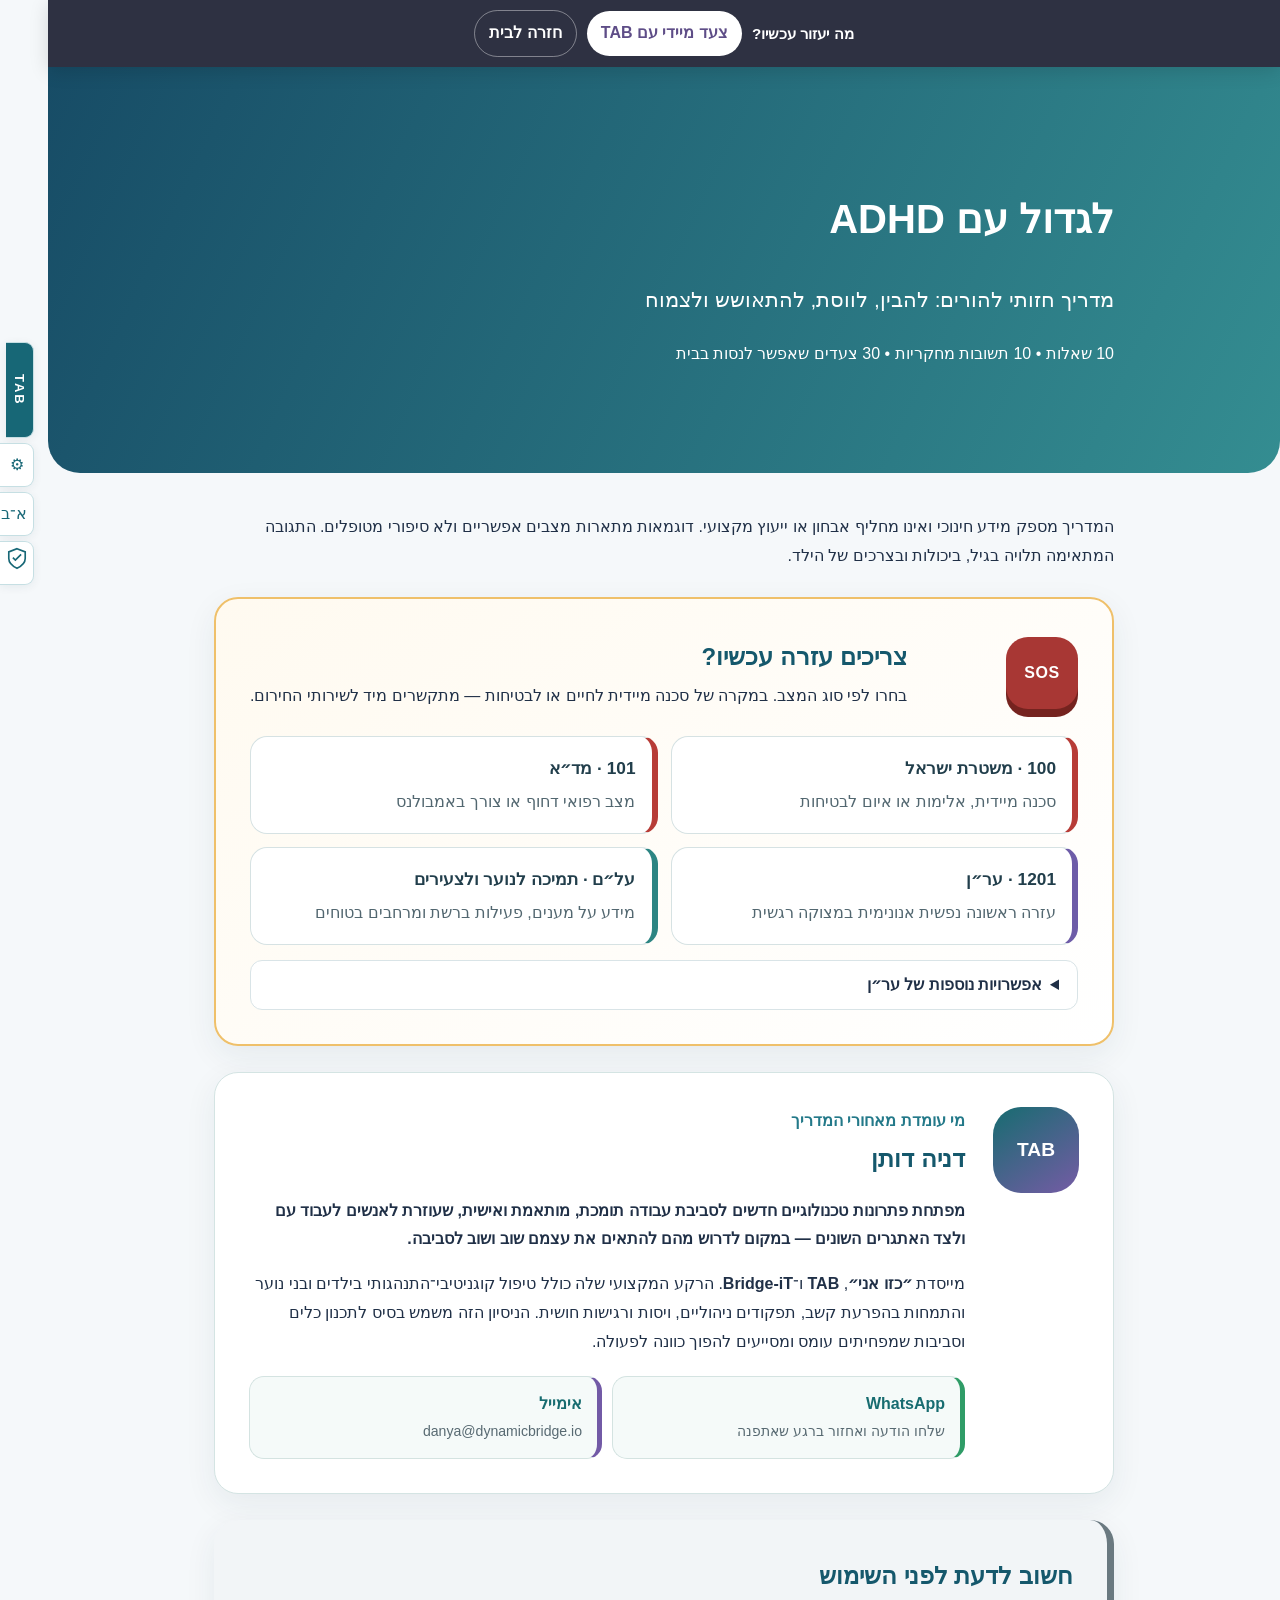
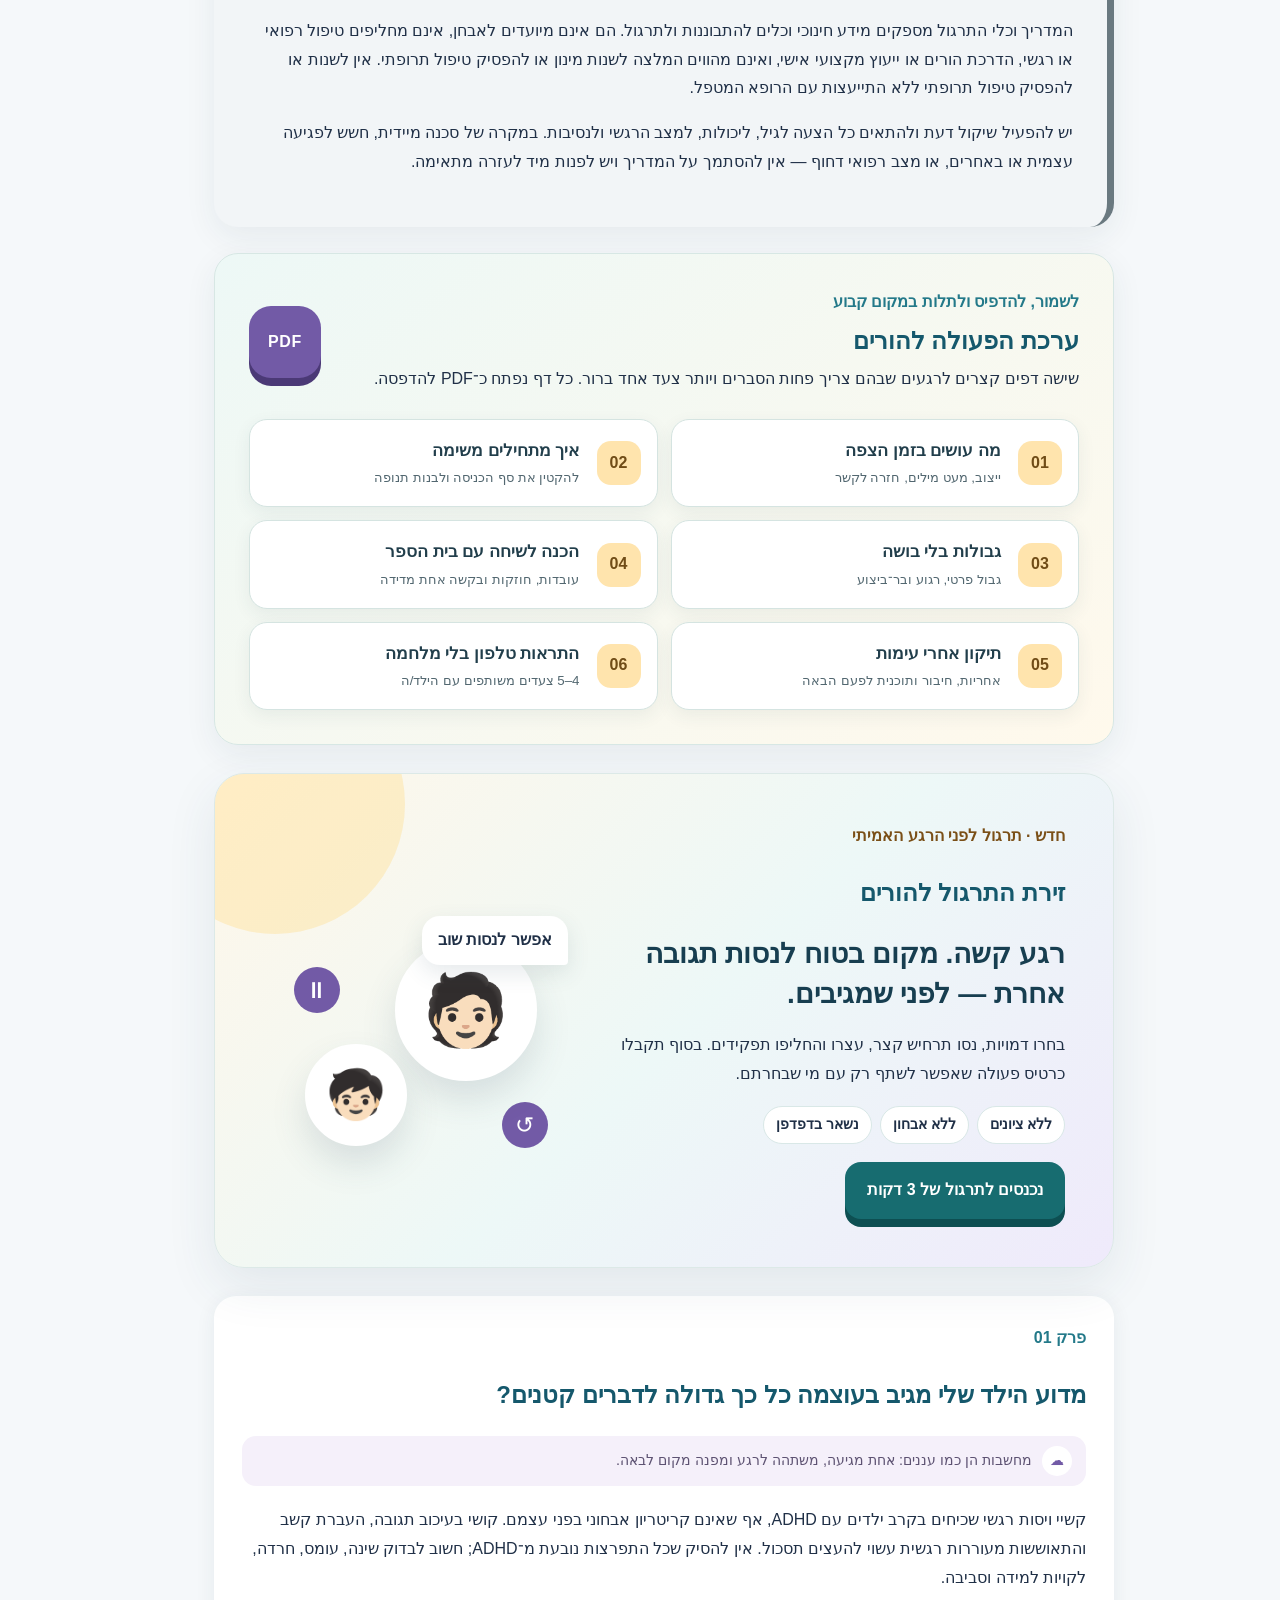
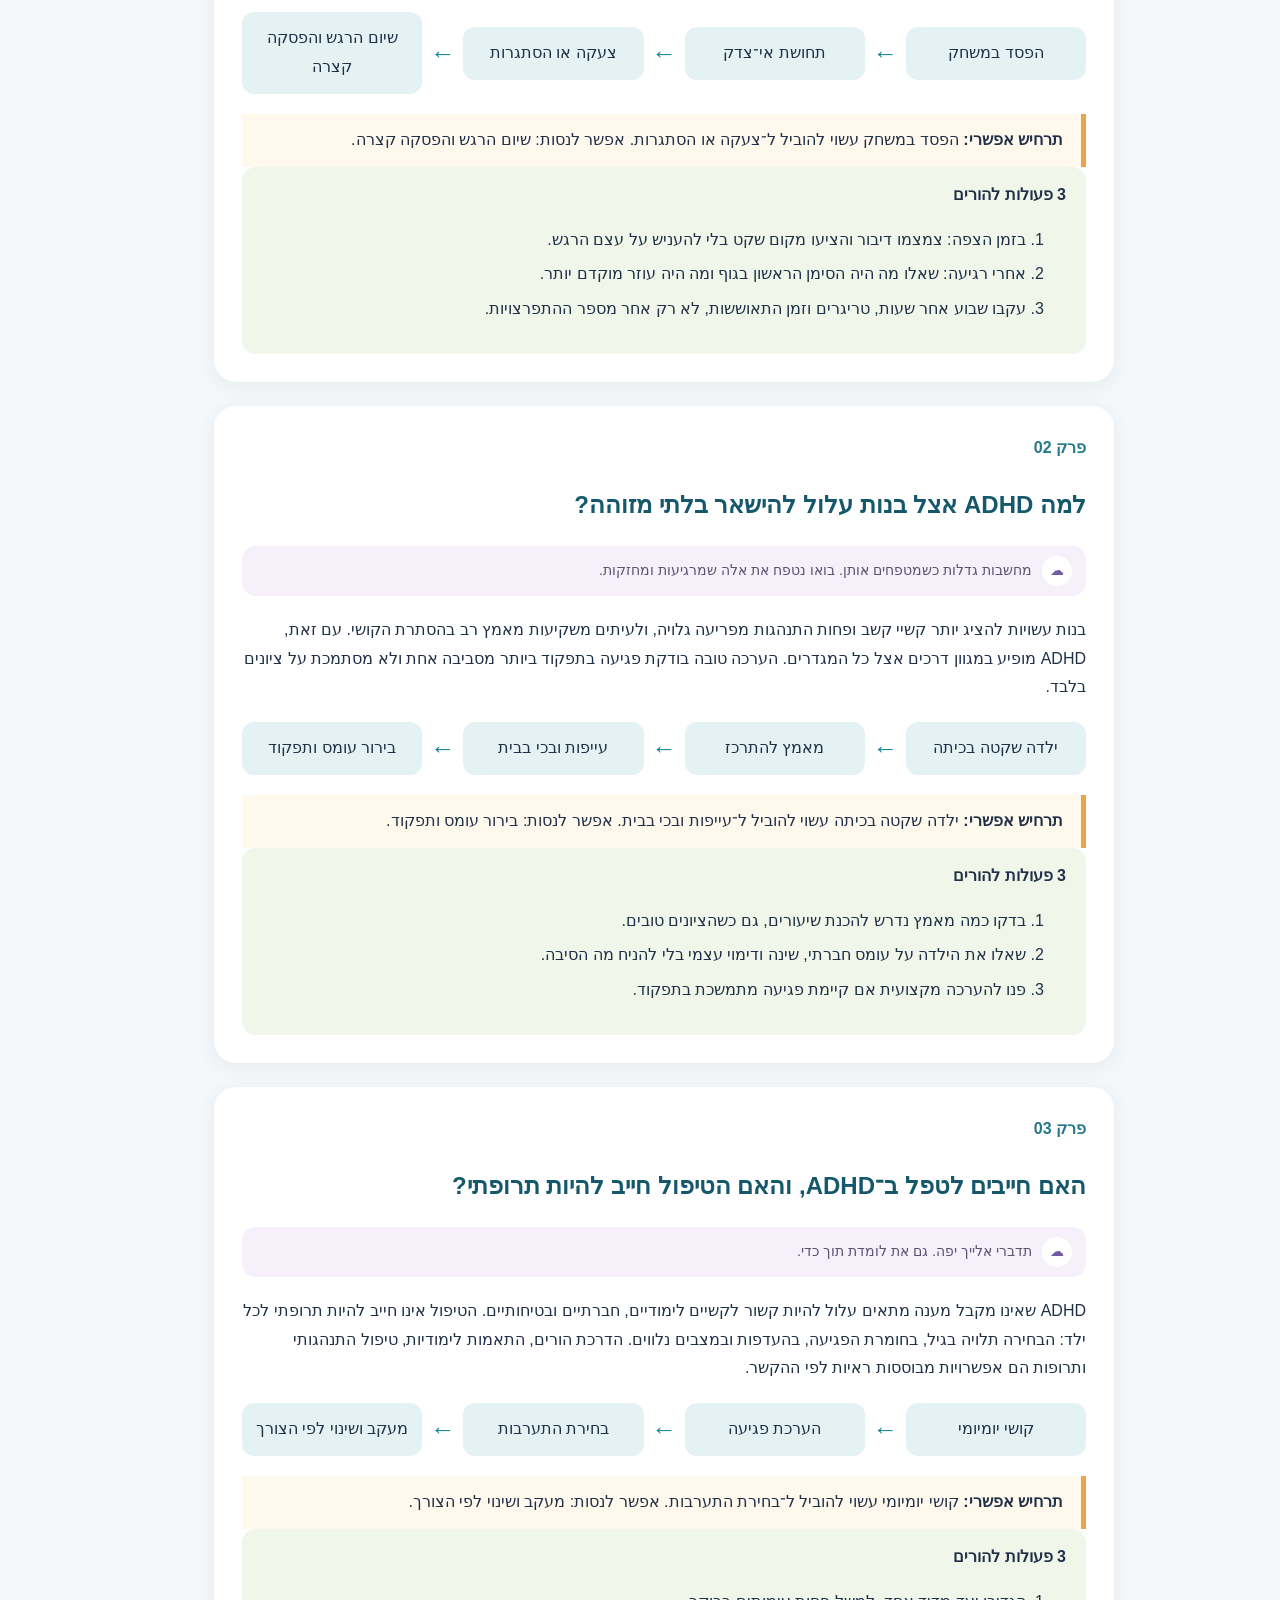
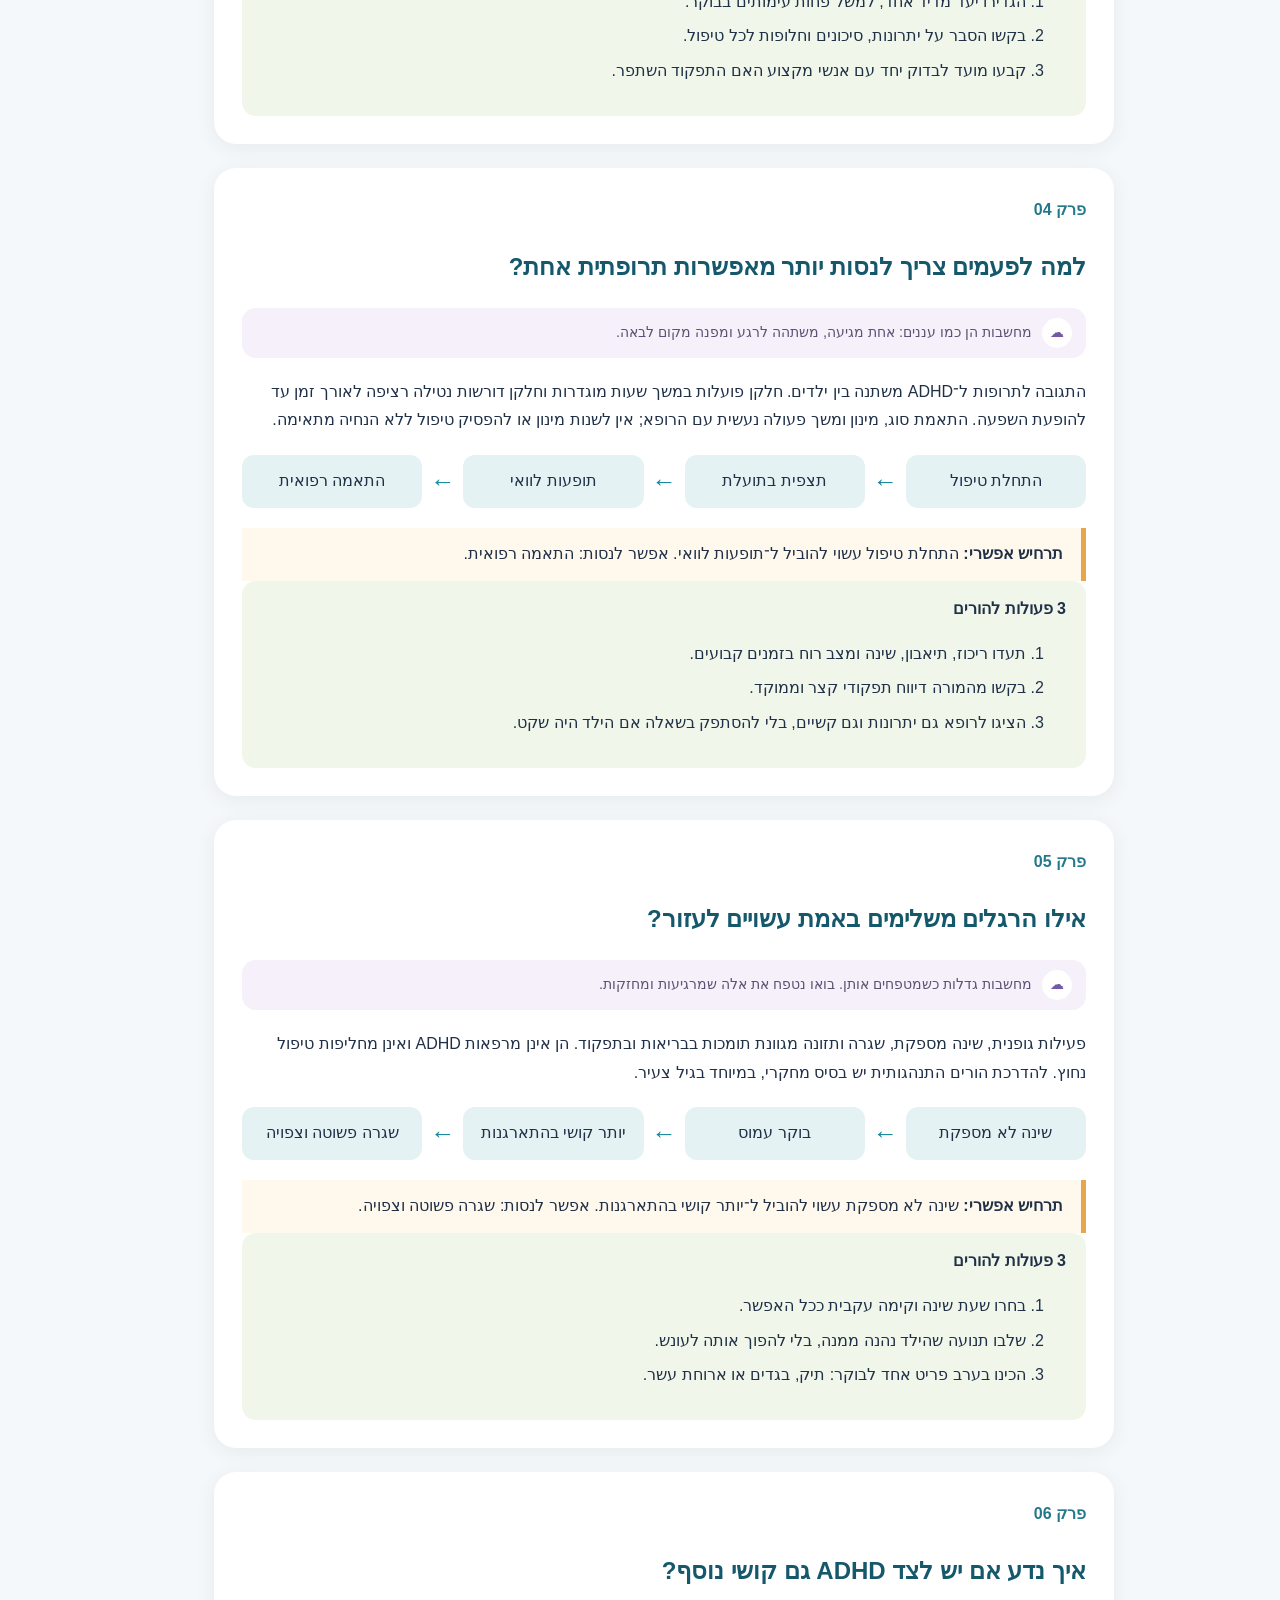
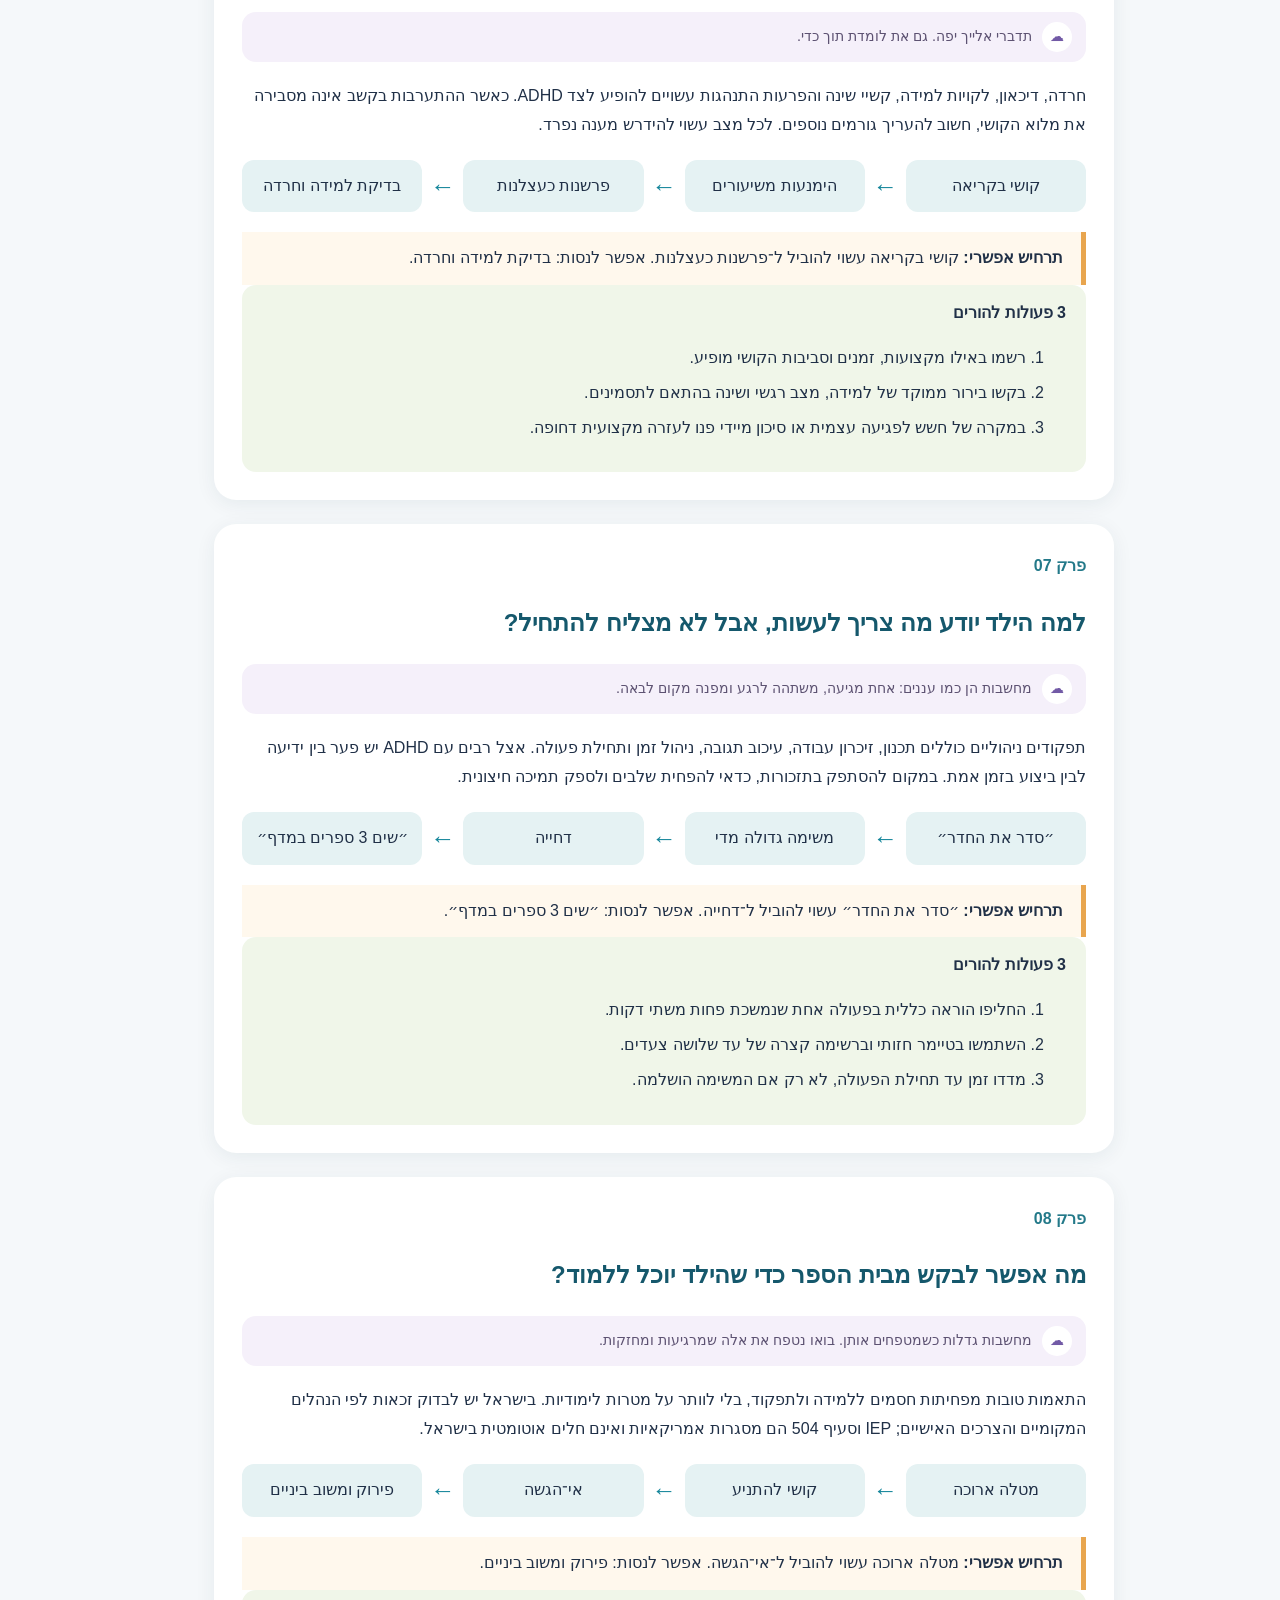
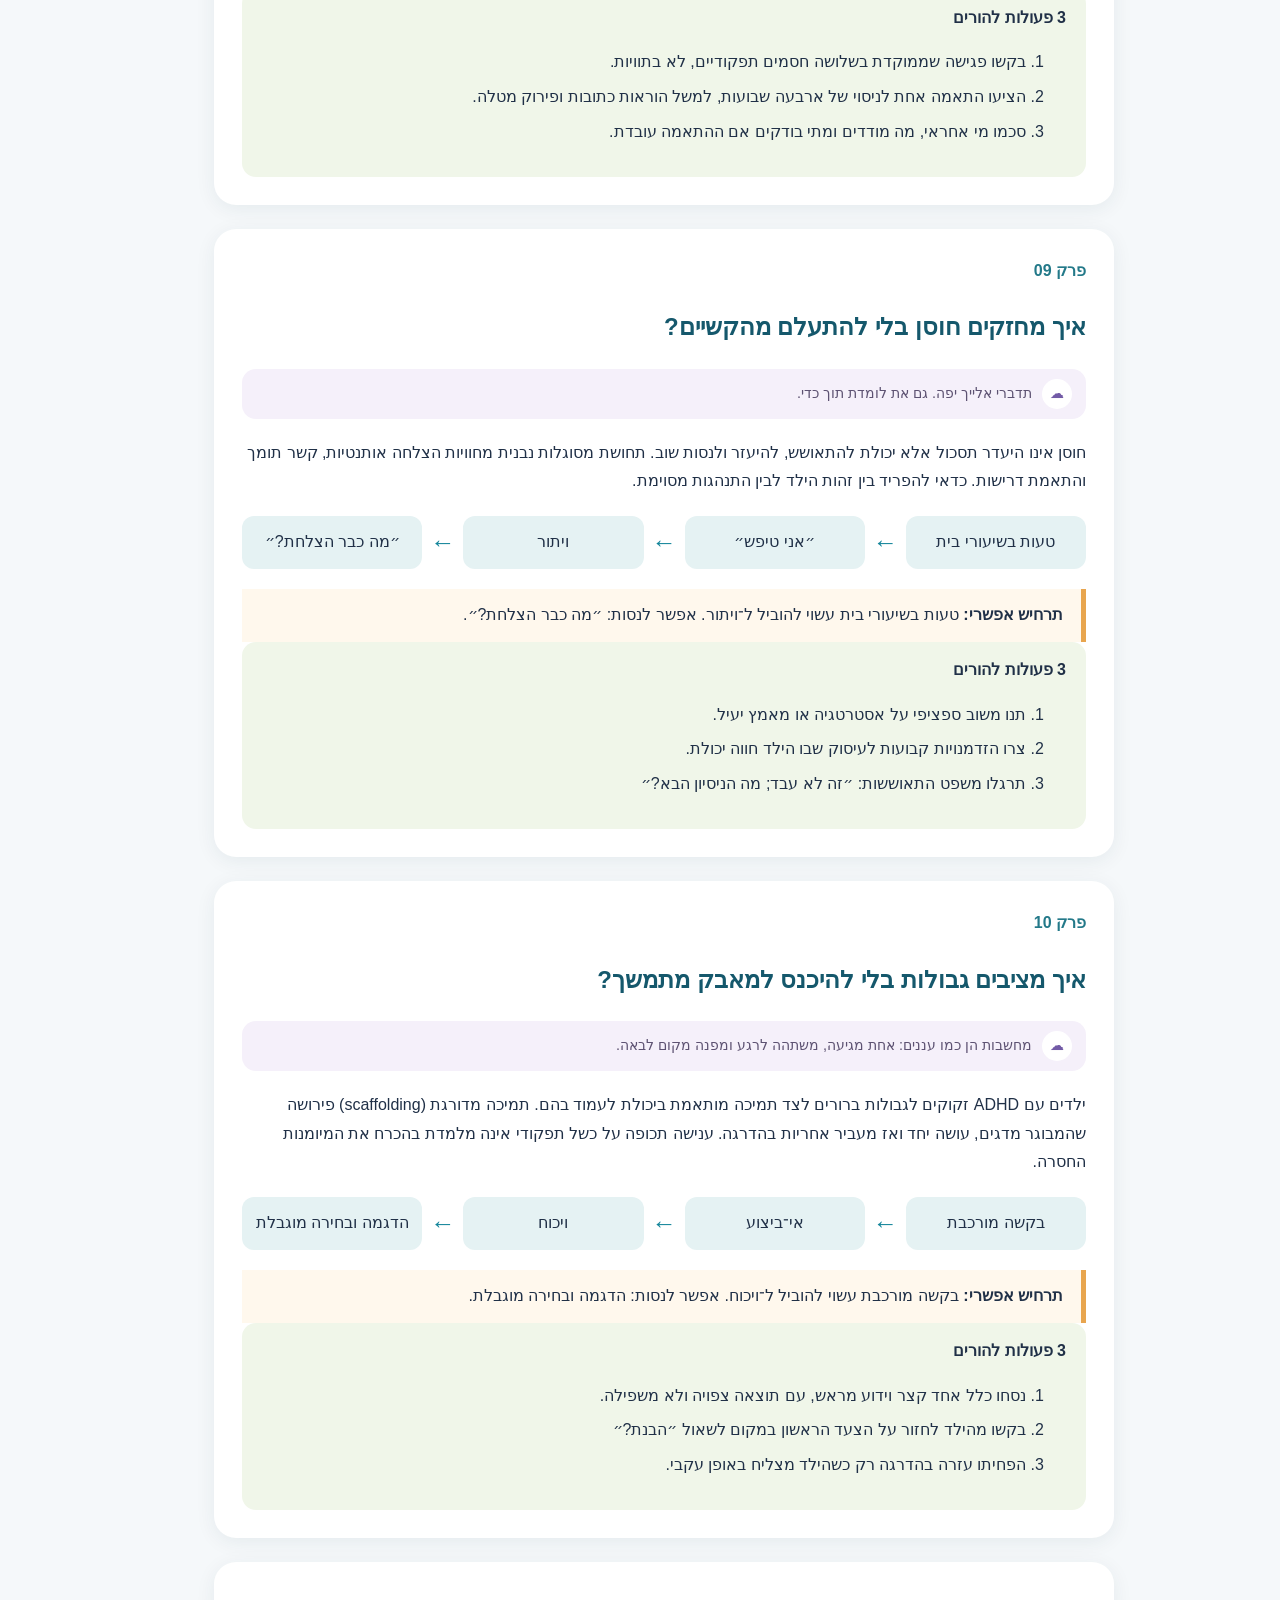
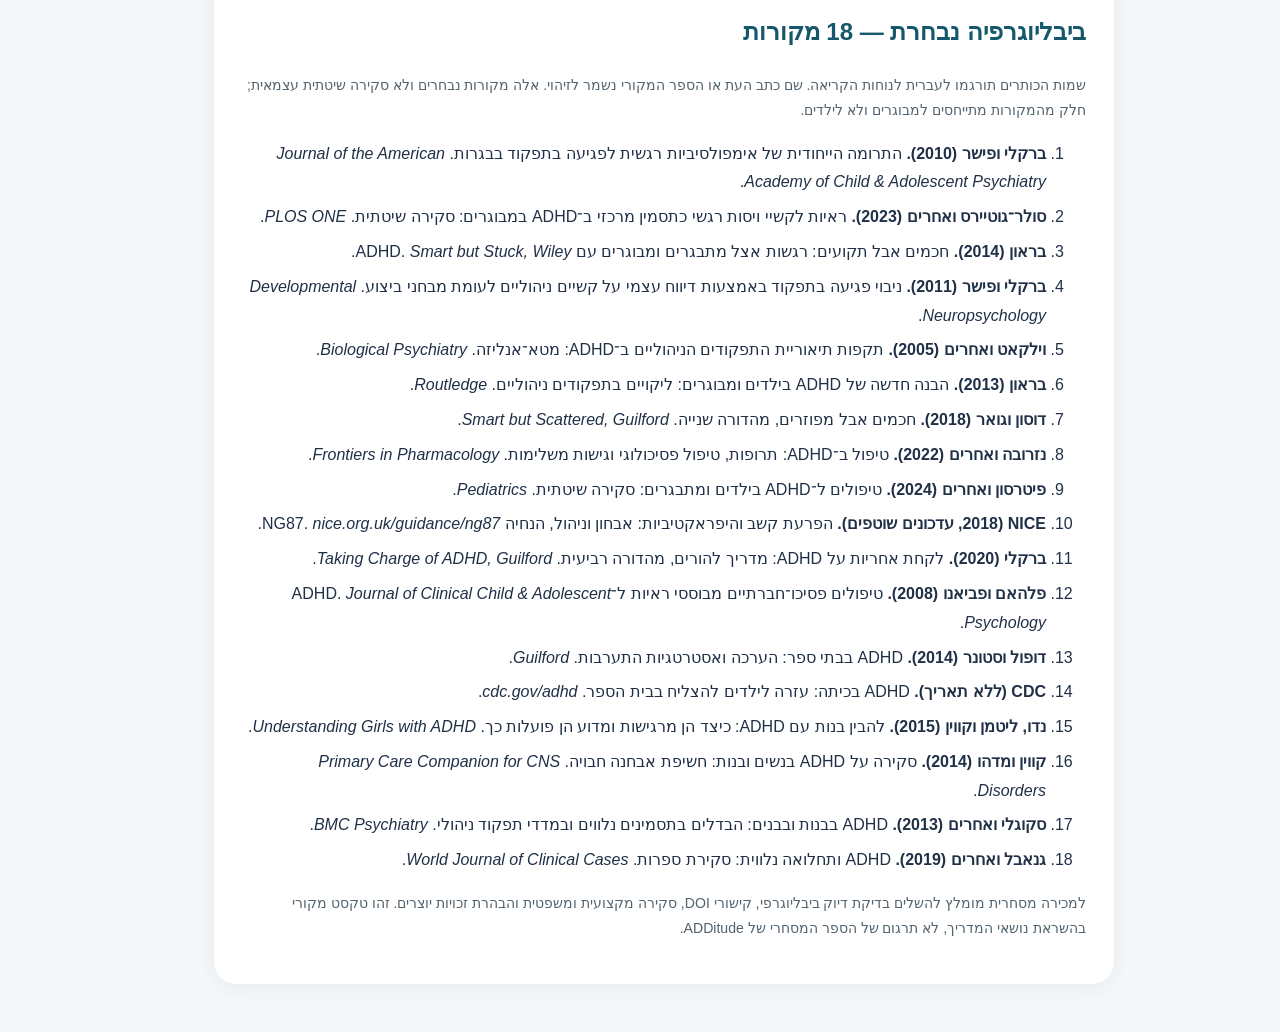
==== guide.html @ 8ba8998c "Improve mobile entry flow and prepare Hebrew narration" ====
<!doctype html><html lang="he" dir="rtl"><head><meta charset="utf-8"><meta name="viewport" content="width=device-width,initial-scale=1"><title>מדריך חזותי להורים לילדים עם ADHD</title><link rel="stylesheet" href="guide.css"></head>
<body>

<nav class="unified-bridge" aria-label="מעבר בין פעולה להבנה"><strong>מה יעזור עכשיו?</strong><a class="now" href="./#scenarios">צעד מיידי עם TAB</a><a class="home" href="./#home">חזרה לבית</a></nav>
<header><main><h1>לגדול עם ADHD</h1><p class="guide-subtitle">מדריך חזותי להורים: להבין, לווסת, להתאושש ולצמוח</p><p>10 שאלות • 10 תשובות מחקריות • 30 צעדים שאפשר לנסות בבית</p></main></header><main><p>המדריך מספק מידע חינוכי ואינו מחליף אבחון או ייעוץ מקצועי. דוגמאות מתארות מצבים אפשריים ולא סיפורי מטופלים. התגובה המתאימה תלויה בגיל, ביכולות ובצרכים של הילד.</p>
<section id="help-now" class="help-now" aria-labelledby="help-now-title">
  <div class="help-now-head">
    <span class="help-now-icon" aria-hidden="true">SOS</span>
    <div><h2 id="help-now-title">צריכים עזרה עכשיו?</h2><p>בחרו לפי סוג המצב. במקרה של סכנה מיידית לחיים או לבטיחות — מתקשרים מיד לשירותי החירום.</p></div>
  </div>
  <div class="help-now-grid">
    <a class="help-card urgent" href="tel:100"><strong>100 · משטרת ישראל</strong><span>סכנה מיידית, אלימות או איום לבטיחות</span></a>
    <a class="help-card urgent" href="tel:101"><strong>101 · מד״א</strong><span>מצב רפואי דחוף או צורך באמבולנס</span></a>
    <a class="help-card emotional" href="tel:1201"><strong>1201 · ער״ן</strong><span>עזרה ראשונה נפשית אנונימית במצוקה רגשית</span></a>
    <a class="help-card youth" href="https://elem.org.il/areas/%D7%A4%D7%A2%D7%99%D7%9C%D7%95%D7%AA-%D7%A2%D7%9C%D7%9D-%D7%91%D7%A8%D7%A9%D7%AA/" target="_blank" rel="noopener noreferrer"><strong>על״ם · תמיכה לנוער ולצעירים</strong><span>מידע על מענים, פעילות ברשת ומרחבים בטוחים</span></a>
  </div>
  <details class="help-more"><summary>אפשרויות נוספות של ער״ן</summary><p><a href="sms:+972529993544">שליחת SMS לער״ן: 052-999-3544</a> · <a href="https://www.eran.org.il/online-emotional-help/" target="_blank" rel="noopener noreferrer">סיוע רגשי מקוון</a></p></details>
</section>
<section id="professional-note" class="professional-note" aria-labelledby="professional-title">
  <div class="professional-badge" aria-hidden="true">TAB</div>
  <div>
    <div class="tag">מי עומדת מאחורי המדריך</div>
    <h2 id="professional-title">דניה דותן</h2>
    <p><strong>מפתחת פתרונות טכנולוגיים חדשים לסביבת עבודה תומכת, מותאמת ואישית, שעוזרת לאנשים לעבוד עם ולצד האתגרים השונים — במקום לדרוש מהם להתאים את עצמם שוב ושוב לסביבה.</strong></p>
    <p>מייסדת <strong>״כזו אני״</strong>, <strong>TAB</strong> ו־<strong>Bridge-iT</strong>. הרקע המקצועי שלה כולל טיפול קוגניטיבי־התנהגותי בילדים ובני נוער והתמחות בהפרעת קשב, תפקודים ניהוליים, ויסות ורגישות חושית. הניסיון הזה משמש בסיס לתכנון כלים וסביבות שמפחיתים עומס ומסייעים להפוך כוונה לפעולה.</p>
    <div class="contact-actions" aria-label="יצירת קשר עם דניה דותן">
      <a class="contact-button whatsapp" href="https://wa.me/972542299000?text=%D7%94%D7%99%D7%99%20%D7%93%D7%A0%D7%99%D7%94%2C%20%D7%94%D7%92%D7%A2%D7%AA%D7%99%20%D7%93%D7%A8%D7%9A%20%D7%94%D7%9E%D7%93%D7%A8%D7%99%D7%9A" target="_blank" rel="noopener noreferrer"><strong>WhatsApp</strong><span>שלחו הודעה ואחזור ברגע שאתפנה</span></a>
      <a class="contact-button email" href="mailto:danya@dynamicbridge.io"><strong>אימייל</strong><span>danya@dynamicbridge.io</span></a>
    </div>
  </div>
</section>
<section id="full-disclaimer" class="full-disclaimer" aria-labelledby="disclaimer-title">
  <h2 id="disclaimer-title">חשוב לדעת לפני השימוש</h2>
  <p>המדריך וכלי התרגול מספקים מידע חינוכי וכלים להתבוננות ולתרגול. הם אינם מיועדים לאבחן, אינם מחליפים טיפול רפואי או רגשי, הדרכת הורים או ייעוץ מקצועי אישי, ואינם מהווים המלצה לשנות מינון או להפסיק טיפול תרופתי. אין לשנות או להפסיק טיפול תרופתי ללא התייעצות עם הרופא המטפל.</p>
  <p>יש להפעיל שיקול דעת ולהתאים כל הצעה לגיל, ליכולות, למצב הרגשי ולנסיבות. במקרה של סכנה מיידית, חשש לפגיעה עצמית או באחרים, או מצב רפואי דחוף — אין להסתמך על המדריך ויש לפנות מיד לעזרה מתאימה.</p>
</section>
<section id="pdf-toolbox" class="pdf-toolbox" aria-labelledby="pdf-toolbox-title">
  <div class="pdf-toolbox-head">
    <div><div class="tag">לשמור, להדפיס ולתלות במקום קבוע</div><h2 id="pdf-toolbox-title">ערכת הפעולה להורים</h2><p>שישה דפים קצרים לרגעים שבהם צריך פחות הסברים ויותר צעד אחד ברור. כל דף נפתח כ־PDF להדפסה.</p></div>
    <span class="pdf-stack" aria-hidden="true">PDF</span>
  </div>
  <div class="pdf-grid">
    <a class="pdf-card" href="pdf/parent-tool-01-overwhelm-he.pdf"><span>01</span><strong>מה עושים בזמן הצפה</strong><small>ייצוב, מעט מילים, חזרה לקשר</small></a>
    <a class="pdf-card" href="pdf/parent-tool-02-task-start-he.pdf"><span>02</span><strong>איך מתחילים משימה</strong><small>להקטין את סף הכניסה ולבנות תנופה</small></a>
    <a class="pdf-card" href="pdf/parent-tool-03-boundaries-without-shame-he.pdf"><span>03</span><strong>גבולות בלי בושה</strong><small>גבול פרטי, רגוע ובר־ביצוע</small></a>
    <a class="pdf-card" href="pdf/parent-tool-04-school-meeting-he.pdf"><span>04</span><strong>הכנה לשיחה עם בית הספר</strong><small>עובדות, חוזקות ובקשה אחת מדידה</small></a>
    <a class="pdf-card" href="pdf/parent-tool-05-repair-after-conflict-he.pdf"><span>05</span><strong>תיקון אחרי עימות</strong><small>אחריות, חיבור ותוכנית לפעם הבאה</small></a>
    <a class="pdf-card" href="pdf/parent-tool-06-phone-notifications-he.pdf"><span>06</span><strong>התראות טלפון בלי מלחמה</strong><small>4–5 צעדים משותפים עם הילד/ה</small></a>
  </div>
</section>
<section id="practice-arena" aria-labelledby="arena-heading">
  <div class="arena-kicker">חדש · תרגול לפני הרגע האמיתי</div>
  <div class="arena-intro">
    <div>
      <h2 id="arena-heading">זירת התרגול להורים</h2>
      <p class="arena-lead">רגע קשה. מקום בטוח לנסות תגובה אחרת — לפני שמגיבים.</p>
      <p>בחרו דמויות, נסו תרחיש קצר, עצרו והחליפו תפקידים. בסוף תקבלו כרטיס פעולה שאפשר לשתף רק עם מי שבחרתם.</p>
      <div class="arena-promises" aria-label="עקרונות הזירה">
        <span>ללא ציונים</span><span>ללא אבחון</span><span>נשאר בדפדפן</span>
      </div>
      <button class="arena-launch" id="arena-launch">נכנסים לתרגול של 3 דקות</button>
    </div>
    <div class="arena-visual" aria-hidden="true">
      <div class="arena-orbit orbit-one">⏸</div>
      <div class="arena-orbit orbit-two">↺</div>
      <div class="arena-avatar-big">🧑🏻</div>
      <div class="arena-avatar-small">🧒🏻</div>
      <div class="arena-bubble">אפשר לנסות שוב</div>
    </div>
  </div>
</section>
<div id="arena-modal" class="arena-modal" hidden>
  <div class="arena-shell" role="dialog" aria-modal="true" aria-labelledby="arena-title">
    <header class="arena-topbar">
      <div><span class="arena-mini">TAB · זירת תרגול</span><h2 id="arena-title">מתחילים ברוגע</h2></div>
      <div class="arena-tools">
        <button id="arena-language" class="arena-icon" aria-label="Switch to English">EN</button>
        <button id="arena-voice" class="arena-icon" aria-pressed="false" aria-label="הפעלת הקראה">🔇</button>
        <button id="arena-contrast" class="arena-icon" aria-pressed="false" aria-label="ניגודיות גבוהה">◐</button>
        <button id="arena-close" class="arena-icon" aria-label="סגירת זירת התרגול">×</button>
      </div>
    </header>
    <div class="arena-progress" aria-label="התקדמות"><span id="arena-progress-bar"></span></div>
    <div id="arena-stage" class="arena-stage" tabindex="-1"></div>
    <footer class="arena-footer"><span id="arena-privacy">הבחירות נשארות במכשיר הזה ולא נשלחות.</span><button id="arena-bouncer-link">בדיקת פרטיות</button></footer>
  </div>
</div>
<article id="c1"><div class="tag">פרק 01</div><h2>מדוע הילד שלי מגיב בעוצמה כל כך גדולה לדברים קטנים?</h2><p>קשיי ויסות רגשי שכיחים בקרב ילדים עם ADHD, אף שאינם קריטריון אבחוני בפני עצמם. קושי בעיכוב תגובה, העברת קשב והתאוששות מעוררות רגשית עשוי להעצים תסכול. אין להסיק שכל התפרצות נובעת מ־ADHD; חשוב לבדוק שינה, עומס, חרדה, לקויות למידה וסביבה.</p><div class="flow"><div class="node">הפסד במשחק</div><span class="arrow">←</span><div class="node">תחושת אי־צדק</div><span class="arrow">←</span><div class="node">צעקה או הסתגרות</div><span class="arrow">←</span><div class="node pulse">שיום הרגש והפסקה קצרה</div></div><div class="example"><b>תרחיש אפשרי:</b> הפסד במשחק עשוי להוביל ל־צעקה או הסתגרות. אפשר לנסות: שיום הרגש והפסקה קצרה.</div><div class="bonus"><b>3 פעולות להורים</b><ol><li>בזמן הצפה: צמצמו דיבור והציעו מקום שקט בלי להעניש על עצם הרגש.</li><li>אחרי רגיעה: שאלו מה היה הסימן הראשון בגוף ומה היה עוזר מוקדם יותר.</li><li>עקבו שבוע אחר שעות, טריגרים וזמן התאוששות, לא רק אחר מספר ההתפרצויות.</li></ol></div></article><article id="c2"><div class="tag">פרק 02</div><h2>למה ADHD אצל בנות עלול להישאר בלתי מזוהה?</h2><p>בנות עשויות להציג יותר קשיי קשב ופחות התנהגות מפריעה גלויה, ולעיתים משקיעות מאמץ רב בהסתרת הקושי. עם זאת, ADHD מופיע במגוון דרכים אצל כל המגדרים. הערכה טובה בודקת פגיעה בתפקוד ביותר מסביבה אחת ולא מסתמכת על ציונים בלבד.</p><div class="flow"><div class="node">ילדה שקטה בכיתה</div><span class="arrow">←</span><div class="node">מאמץ להתרכז</div><span class="arrow">←</span><div class="node">עייפות ובכי בבית</div><span class="arrow">←</span><div class="node pulse">בירור עומס ותפקוד</div></div><div class="example"><b>תרחיש אפשרי:</b> ילדה שקטה בכיתה עשוי להוביל ל־עייפות ובכי בבית. אפשר לנסות: בירור עומס ותפקוד.</div><div class="bonus"><b>3 פעולות להורים</b><ol><li>בדקו כמה מאמץ נדרש להכנת שיעורים, גם כשהציונים טובים.</li><li>שאלו את הילדה על עומס חברתי, שינה ודימוי עצמי בלי להניח מה הסיבה.</li><li>פנו להערכה מקצועית אם קיימת פגיעה מתמשכת בתפקוד.</li></ol></div></article><article id="c3"><div class="tag">פרק 03</div><h2>האם חייבים לטפל ב־ADHD, והאם הטיפול חייב להיות תרופתי?</h2><p>ADHD שאינו מקבל מענה מתאים עלול להיות קשור לקשיים לימודיים, חברתיים ובטיחותיים. הטיפול אינו חייב להיות תרופתי לכל ילד: הבחירה תלויה בגיל, בחומרת הפגיעה, בהעדפות ובמצבים נלווים. הדרכת הורים, התאמות לימודיות, טיפול התנהגותי ותרופות הם אפשרויות מבוססות ראיות לפי ההקשר.</p><div class="flow"><div class="node">קושי יומיומי</div><span class="arrow">←</span><div class="node">הערכת פגיעה</div><span class="arrow">←</span><div class="node">בחירת התערבות</div><span class="arrow">←</span><div class="node pulse">מעקב ושינוי לפי הצורך</div></div><div class="example"><b>תרחיש אפשרי:</b> קושי יומיומי עשוי להוביל ל־בחירת התערבות. אפשר לנסות: מעקב ושינוי לפי הצורך.</div><div class="bonus"><b>3 פעולות להורים</b><ol><li>הגדירו יעד מדיד אחד, למשל פחות עימותים בבוקר.</li><li>בקשו הסבר על יתרונות, סיכונים וחלופות לכל טיפול.</li><li>קבעו מועד לבדוק יחד עם אנשי מקצוע האם התפקוד השתפר.</li></ol></div></article><article id="c4"><div class="tag">פרק 04</div><h2>למה לפעמים צריך לנסות יותר מאפשרות תרופתית אחת?</h2><p>התגובה לתרופות ל־ADHD משתנה בין ילדים. חלקן פועלות במשך שעות מוגדרות וחלקן דורשות נטילה רציפה לאורך זמן עד להופעת השפעה. התאמת סוג, מינון ומשך פעולה נעשית עם הרופא; אין לשנות מינון או להפסיק טיפול ללא הנחיה מתאימה.</p><div class="flow"><div class="node">התחלת טיפול</div><span class="arrow">←</span><div class="node">תצפית בתועלת</div><span class="arrow">←</span><div class="node">תופעות לוואי</div><span class="arrow">←</span><div class="node pulse">התאמה רפואית</div></div><div class="example"><b>תרחיש אפשרי:</b> התחלת טיפול עשוי להוביל ל־תופעות לוואי. אפשר לנסות: התאמה רפואית.</div><div class="bonus"><b>3 פעולות להורים</b><ol><li>תעדו ריכוז, תיאבון, שינה ומצב רוח בזמנים קבועים.</li><li>בקשו מהמורה דיווח תפקודי קצר וממוקד.</li><li>הציגו לרופא גם יתרונות וגם קשיים, בלי להסתפק בשאלה אם הילד היה שקט.</li></ol></div></article><article id="c5"><div class="tag">פרק 05</div><h2>אילו הרגלים משלימים באמת עשויים לעזור?</h2><p>פעילות גופנית, שינה מספקת, שגרה ותזונה מגוונת תומכות בבריאות ובתפקוד. הן אינן מרפאות ADHD ואינן מחליפות טיפול נחוץ. להדרכת הורים התנהגותית יש בסיס מחקרי, במיוחד בגיל צעיר.</p><div class="flow"><div class="node">שינה לא מספקת</div><span class="arrow">←</span><div class="node">בוקר עמוס</div><span class="arrow">←</span><div class="node">יותר קושי בהתארגנות</div><span class="arrow">←</span><div class="node pulse">שגרה פשוטה וצפויה</div></div><div class="example"><b>תרחיש אפשרי:</b> שינה לא מספקת עשוי להוביל ל־יותר קושי בהתארגנות. אפשר לנסות: שגרה פשוטה וצפויה.</div><div class="bonus"><b>3 פעולות להורים</b><ol><li>בחרו שעת שינה וקימה עקבית ככל האפשר.</li><li>שלבו תנועה שהילד נהנה ממנה, בלי להפוך אותה לעונש.</li><li>הכינו בערב פריט אחד לבוקר: תיק, בגדים או ארוחת עשר.</li></ol></div></article><article id="c6"><div class="tag">פרק 06</div><h2>איך נדע אם יש לצד ADHD גם קושי נוסף?</h2><p>חרדה, דיכאון, לקויות למידה, קשיי שינה והפרעות התנהגות עשויים להופיע לצד ADHD. כאשר ההתערבות בקשב אינה מסבירה את מלוא הקושי, חשוב להעריך גורמים נוספים. לכל מצב עשוי להידרש מענה נפרד.</p><div class="flow"><div class="node">קושי בקריאה</div><span class="arrow">←</span><div class="node">הימנעות משיעורים</div><span class="arrow">←</span><div class="node">פרשנות כעצלנות</div><span class="arrow">←</span><div class="node pulse">בדיקת למידה וחרדה</div></div><div class="example"><b>תרחיש אפשרי:</b> קושי בקריאה עשוי להוביל ל־פרשנות כעצלנות. אפשר לנסות: בדיקת למידה וחרדה.</div><div class="bonus"><b>3 פעולות להורים</b><ol><li>רשמו באילו מקצועות, זמנים וסביבות הקושי מופיע.</li><li>בקשו בירור ממוקד של למידה, מצב רגשי ושינה בהתאם לתסמינים.</li><li>במקרה של חשש לפגיעה עצמית או סיכון מיידי פנו לעזרה מקצועית דחופה.</li></ol></div></article><article id="c7"><div class="tag">פרק 07</div><h2>למה הילד יודע מה צריך לעשות, אבל לא מצליח להתחיל?</h2><p>תפקודים ניהוליים כוללים תכנון, זיכרון עבודה, עיכוב תגובה, ניהול זמן ותחילת פעולה. אצל רבים עם ADHD יש פער בין ידיעה לבין ביצוע בזמן אמת. במקום להסתפק בתזכורות, כדאי להפחית שלבים ולספק תמיכה חיצונית.</p><div class="flow"><div class="node">״סדר את החדר״</div><span class="arrow">←</span><div class="node">משימה גדולה מדי</div><span class="arrow">←</span><div class="node">דחייה</div><span class="arrow">←</span><div class="node pulse">״שים 3 ספרים במדף״</div></div><div class="example"><b>תרחיש אפשרי:</b> ״סדר את החדר״ עשוי להוביל ל־דחייה. אפשר לנסות: ״שים 3 ספרים במדף״.</div><div class="bonus"><b>3 פעולות להורים</b><ol><li>החליפו הוראה כללית בפעולה אחת שנמשכת פחות משתי דקות.</li><li>השתמשו בטיימר חזותי וברשימה קצרה של עד שלושה צעדים.</li><li>מדדו זמן עד תחילת הפעולה, לא רק אם המשימה הושלמה.</li></ol></div></article><article id="c8"><div class="tag">פרק 08</div><h2>מה אפשר לבקש מבית הספר כדי שהילד יוכל ללמוד?</h2><p>התאמות טובות מפחיתות חסמים ללמידה ולתפקוד, בלי לוותר על מטרות לימודיות. בישראל יש לבדוק זכאות לפי הנהלים המקומיים והצרכים האישיים; IEP וסעיף 504 הם מסגרות אמריקאיות ואינם חלים אוטומטית בישראל.</p><div class="flow"><div class="node">מטלה ארוכה</div><span class="arrow">←</span><div class="node">קושי להתניע</div><span class="arrow">←</span><div class="node">אי־הגשה</div><span class="arrow">←</span><div class="node pulse">פירוק ומשוב ביניים</div></div><div class="example"><b>תרחיש אפשרי:</b> מטלה ארוכה עשוי להוביל ל־אי־הגשה. אפשר לנסות: פירוק ומשוב ביניים.</div><div class="bonus"><b>3 פעולות להורים</b><ol><li>בקשו פגישה שממוקדת בשלושה חסמים תפקודיים, לא בתוויות.</li><li>הציעו התאמה אחת לניסוי של ארבעה שבועות, למשל הוראות כתובות ופירוק מטלה.</li><li>סכמו מי אחראי, מה מודדים ומתי בודקים אם ההתאמה עובדת.</li></ol></div></article><article id="c9"><div class="tag">פרק 09</div><h2>איך מחזקים חוסן בלי להתעלם מהקשיים?</h2><p>חוסן אינו היעדר תסכול אלא יכולת להתאושש, להיעזר ולנסות שוב. תחושת מסוגלות נבנית מחוויות הצלחה אותנטיות, קשר תומך והתאמת דרישות. כדאי להפריד בין זהות הילד לבין התנהגות מסוימת.</p><div class="flow"><div class="node">טעות בשיעורי בית</div><span class="arrow">←</span><div class="node">״אני טיפש״</div><span class="arrow">←</span><div class="node">ויתור</div><span class="arrow">←</span><div class="node pulse">״מה כבר הצלחת?״</div></div><div class="example"><b>תרחיש אפשרי:</b> טעות בשיעורי בית עשוי להוביל ל־ויתור. אפשר לנסות: ״מה כבר הצלחת?״.</div><div class="bonus"><b>3 פעולות להורים</b><ol><li>תנו משוב ספציפי על אסטרטגיה או מאמץ יעיל.</li><li>צרו הזדמנויות קבועות לעיסוק שבו הילד חווה יכולת.</li><li>תרגלו משפט התאוששות: ״זה לא עבד; מה הניסיון הבא?״</li></ol></div></article><article id="c10"><div class="tag">פרק 10</div><h2>איך מציבים גבולות בלי להיכנס למאבק מתמשך?</h2><p>ילדים עם ADHD זקוקים לגבולות ברורים לצד תמיכה מותאמת ביכולת לעמוד בהם. תמיכה מדורגת (scaffolding) פירושה שהמבוגר מדגים, עושה יחד ואז מעביר אחריות בהדרגה. ענישה תכופה על כשל תפקודי אינה מלמדת בהכרח את המיומנות החסרה.</p><div class="flow"><div class="node">בקשה מורכבת</div><span class="arrow">←</span><div class="node">אי־ביצוע</div><span class="arrow">←</span><div class="node">ויכוח</div><span class="arrow">←</span><div class="node pulse">הדגמה ובחירה מוגבלת</div></div><div class="example"><b>תרחיש אפשרי:</b> בקשה מורכבת עשוי להוביל ל־ויכוח. אפשר לנסות: הדגמה ובחירה מוגבלת.</div><div class="bonus"><b>3 פעולות להורים</b><ol><li>נסחו כלל אחד קצר וידוע מראש, עם תוצאה צפויה ולא משפילה.</li><li>בקשו מהילד לחזור על הצעד הראשון במקום לשאול ״הבנת?״</li><li>הפחיתו עזרה בהדרגה רק כשהילד מצליח באופן עקבי.</li></ol></div></article><article><h2>ביבליוגרפיה נבחרת — 18 מקורות</h2><p class="small">שמות הכותרים תורגמו לעברית לנוחות הקריאה. שם כתב העת או הספר המקורי נשמר לזיהוי. אלה מקורות נבחרים ולא סקירה שיטתית עצמאית; חלק מהמקורות מתייחסים למבוגרים ולא לילדים.</p><ol><li><b>ברקלי ופישר (2010).</b> התרומה הייחודית של אימפולסיביות רגשית לפגיעה בתפקוד בבגרות. <i>Journal of the American Academy of Child &amp; Adolescent Psychiatry</i>.</li><li><b>סולר־גוטיירס ואחרים (2023).</b> ראיות לקשיי ויסות רגשי כתסמין מרכזי ב־ADHD במבוגרים: סקירה שיטתית. <i>PLOS ONE</i>.</li><li><b>בראון (2014).</b> חכמים אבל תקועים: רגשות אצל מתבגרים ומבוגרים עם ADHD. <i>Smart but Stuck, Wiley</i>.</li><li><b>ברקלי ופישר (2011).</b> ניבוי פגיעה בתפקוד באמצעות דיווח עצמי על קשיים ניהוליים לעומת מבחני ביצוע. <i>Developmental Neuropsychology</i>.</li><li><b>וילקאט ואחרים (2005).</b> תקפות תיאוריית התפקודים הניהוליים ב־ADHD: מטא־אנליזה. <i>Biological Psychiatry</i>.</li><li><b>בראון (2013).</b> הבנה חדשה של ADHD בילדים ומבוגרים: ליקויים בתפקודים ניהוליים. <i>Routledge</i>.</li><li><b>דוסון וגואר (2018).</b> חכמים אבל מפוזרים, מהדורה שנייה. <i>Smart but Scattered, Guilford</i>.</li><li><b>נזרובה ואחרים (2022).</b> טיפול ב־ADHD: תרופות, טיפול פסיכולוגי וגישות משלימות. <i>Frontiers in Pharmacology</i>.</li><li><b>פיטרסון ואחרים (2024).</b> טיפולים ל־ADHD בילדים ומתבגרים: סקירה שיטתית. <i>Pediatrics</i>.</li><li><b>NICE (2018, עדכונים שוטפים).</b> הפרעת קשב והיפראקטיביות: אבחון וניהול, הנחיה NG87. <i>nice.org.uk/guidance/ng87</i>.</li><li><b>ברקלי (2020).</b> לקחת אחריות על ADHD: מדריך להורים, מהדורה רביעית. <i>Taking Charge of ADHD, Guilford</i>.</li><li><b>פלהאם ופביאנו (2008).</b> טיפולים פסיכו־חברתיים מבוססי ראיות ל־ADHD. <i>Journal of Clinical Child &amp; Adolescent Psychology</i>.</li><li><b>דופול וסטונר (2014).</b> ADHD בבתי ספר: הערכה ואסטרטגיות התערבות. <i>Guilford</i>.</li><li><b>CDC (ללא תאריך).</b> ADHD בכיתה: עזרה לילדים להצליח בבית הספר. <i>cdc.gov/adhd</i>.</li><li><b>נדו, ליטמן וקווין (2015).</b> להבין בנות עם ADHD: כיצד הן מרגישות ומדוע הן פועלות כך. <i>Understanding Girls with ADHD</i>.</li><li><b>קווין ומדהו (2014).</b> סקירה על ADHD בנשים ובנות: חשיפת אבחנה חבויה. <i>Primary Care Companion for CNS Disorders</i>.</li><li><b>סקוגלי ואחרים (2013).</b> ADHD בבנות ובבנים: הבדלים בתסמינים נלווים ובמדדי תפקוד ניהולי. <i>BMC Psychiatry</i>.</li><li><b>גנאבל ואחרים (2019).</b> ADHD ותחלואה נלווית: סקירת ספרות. <i>World Journal of Clinical Cases</i>.</li></ol><p class="small">למכירה מסחרית מומלץ להשלים בדיקת דיוק ביבליוגרפי, קישורי DOI, סקירה מקצועית ומשפטית והבהרת זכויות יוצרים. זהו טקסט מקורי בהשראת נושאי המדריך, לא תרגום של הספר המסחרי של ADDitude.</p></article></main>
<nav id="tab-dock" aria-label="כלי עזרה למדריך">
  <button id="tab-toggle" aria-label="פתיחת TAB, עוזר המדריך" aria-controls="tab-panel" aria-expanded="true">TAB</button>
  <button id="tab-settings" aria-label="הגדרות" title="הגדרות" aria-controls="tab-panel" aria-expanded="false">⚙</button>
  <button id="tab-glossary" aria-label="מילון מושגים" title="מילון מושגים" aria-controls="tab-panel" aria-expanded="false">א־ב</button>
  <button id="tab-bouncer" aria-label="Bridge-iT Bouncer · פרטיות ובקרה" title="Bridge-iT Bouncer · פרטיות ובקרה" aria-controls="tab-panel" aria-expanded="false"><svg aria-hidden="true" width="20" height="23" viewBox="0 0 24 28" fill="none"><path d="M12 2 22 6v8c0 6-6 10-10 12C8 24 2 20 2 14V6l10-4Z" stroke="currentColor" stroke-width="2"/><path d="m7 13 3 3 7-7" stroke="currentColor" stroke-width="2"/></svg></button>
</nav>
<aside id="tab-panel" role="region" aria-labelledby="tab-title" dir="rtl">
  <div class="tab-head"><h2 id="tab-title">TAB · כאן לצדכם</h2><button id="tab-close" aria-label="צמצום ללשונית צד">×</button></div>
  <div id="tab-content"></div>
</aside>
<button id="tab-hint" hidden dir="rtl" aria-label="פתיחת עזרה בפרק הנוכחי"></button>
<script src="guide-tab.js"></script>

<script src="arena-voice.js"></script>
<script src="guide-arena.js"></script>


</body></html>
---- guide.css ----
body{font-family:Arial,sans-serif;background:#f5f8fa;color:#203047;margin:0;line-height:1.8}main{max-width:900px;margin:auto;padding:24px}header{background:linear-gradient(115deg,#174c66,#348d91);color:white;padding:65px 25px;border-radius:0 0 32px 32px}h1{font-size:2.5rem}h2{color:#15586c}article{background:white;margin:24px 0;padding:28px;border-radius:22px;box-shadow:0 4px 20px #15334b12}.tag{color:#237989;font-weight:bold}.flow{display:flex;align-items:center;gap:8px;flex-wrap:wrap;margin:20px 0}.node{background:#e5f2f3;padding:12px;border-radius:12px;flex:1;min-width:130px;text-align:center}.arrow{color:#15869b;font-size:25px}.bonus{background:#f0f6e9;padding:14px 20px;border-radius:14px}.example{border-right:5px solid #e8a54e;padding:12px 18px;background:#fff8ed}.pulse{animation:pulse 2.4s ease-in-out infinite}@keyframes pulse{50%{transform:scale(1.035);background:#c8e8e8}}details{border:1px solid #d9e4e7;border-radius:12px;padding:10px 18px;margin-top:15px}summary{cursor:pointer;font-weight:bold}.small{font-size:.88rem;color:#54646f}li{margin-bottom:6px}a{color:#15627e;overflow-wrap:anywhere}@media print{body{background:white}header{border-radius:0}article{box-shadow:none;border:1px solid #ddd;break-inside:avoid}.pulse{animation:none}details> *{display:block!important}}
.unified-bridge{position:sticky;top:0;z-index:1000;display:flex;align-items:center;justify-content:center;gap:10px;flex-wrap:wrap;padding:10px 16px;background:#2e3142;color:#fff;box-shadow:0 4px 18px #0002;font-family:Arial,sans-serif}.unified-bridge strong{font-size:.95rem}.unified-bridge a{display:inline-flex;align-items:center;justify-content:center;text-decoration:none;border-radius:999px;padding:8px 14px;font-weight:800}.unified-bridge .now{background:#fff;color:#5e4d87}.unified-bridge .home{border:1px solid #ffffff66;color:#fff}@media(max-width:560px){.unified-bridge{justify-content:stretch}.unified-bridge strong{width:100%;text-align:center}.unified-bridge a{flex:1}}

:root{--tab-teal:#176776;--tab-ink:#203047;--tab-edge:12px}body{padding-left:48px}#tab-dock{position:fixed;left:0;top:38%;z-index:1000;display:flex;flex-direction:column;gap:5px;align-items:flex-start}#tab-dock button{width:34px;min-height:44px;border:1px solid #c6dfe3;border-left:0;border-radius:0 9px 9px 0;background:#fff;color:var(--tab-teal);cursor:pointer;box-shadow:0 2px 10px #15334b12;font:inherit}#tab-dock #tab-toggle{width:28px;min-height:96px;writing-mode:vertical-rl;background:var(--tab-teal);color:white;font:bold 13px Arial;letter-spacing:2px}#tab-dock button:hover{filter:brightness(.95)}#tab-dock button:focus-visible,#tab-panel button:focus-visible,#tab-panel input:focus-visible,#tab-panel select:focus-visible,#tab-panel a:focus-visible{outline:3px solid #e8a54e;outline-offset:3px}#tab-panel{position:fixed;left:48px;bottom:24px;width:min(370px,calc(100vw - 72px));max-height:calc(100dvh - 48px);overflow:auto;z-index:1001;background:#fff;border:1px solid #c6dfe3;border-radius:20px;box-shadow:0 12px 60px #12364530;color:var(--tab-ink);font:16px/1.6 Arial,sans-serif;text-align:right;transition:transform .22s ease,opacity .22s ease}#tab-panel[hidden]{display:none}#tab-panel .tab-head{position:sticky;top:0;background:#f0f8f8;display:flex;align-items:center;justify-content:space-between;padding:14px 18px;border-bottom:1px solid #d7e9eb;z-index:1}#tab-title{margin:0;font-size:1.15rem;color:#15586c}#tab-close{border:0;background:transparent;color:#15586c;cursor:pointer;font-size:1.5rem;min-width:44px;min-height:44px}#tab-content{padding:18px}#tab-content p{margin:0 0 14px}#tab-panel .tab-actions{display:grid;gap:9px;margin:14px 0}#tab-panel .tab-action{background:#176776;color:#fff;border:0;border-radius:12px;padding:12px;text-align:right;font:inherit;cursor:pointer}#tab-panel .tab-secondary{background:#f1f7f8;color:#15586c;border:1px solid #d7e9eb}#tab-panel label{display:block;margin:12px 0}#tab-panel select,#tab-panel input[type=search]{font:inherit;padding:9px;width:100%;box-sizing:border-box;border:1px solid #bbd5da;border-radius:9px;background:white;color:#203047}#tab-panel .tab-note{font-size:12px;color:#52656e}#tab-panel .tab-result{border-top:1px solid #d7e9eb;padding-top:16px;margin-top:16px}#tab-panel h3{font-size:1rem;color:#15586c;margin:12px 0 8px}#tab-panel ol,#tab-panel ul{padding-right:22px}#tab-panel .tab-first{padding:12px;border-radius:12px;background:#f0f6e9}#tab-panel dt{font-weight:bold;color:#15586c;margin-top:14px}#tab-panel dd{margin:4px 0 12px}#tab-panel .tab-ref{display:block;margin-top:10px;font-size:14px}#tab-hint{position:fixed;left:43px;top:38%;z-index:999;max-width:210px;background:#fff;padding:12px 15px;border:1px solid #c6dfe3;border-radius:14px;box-shadow:0 3px 15px #12364520;font:14px/1.6 Arial;cursor:pointer;color:#15586c}#tab-hint[hidden]{display:none}body.tab-large>main,body.tab-large>header{font-size:1.14rem}body.tab-calm .pulse{animation:none}body.tab-calm{scroll-behavior:auto}@media(prefers-reduced-motion:reduce){.pulse{animation:none}#tab-panel{transition:none}}@media(max-width:600px){body{padding-left:38px}main{padding:16px}article{padding:20px}h1{font-size:2rem}#tab-panel{left:44px;bottom:12px;max-height:calc(100dvh - 24px);width:calc(100vw - 56px)}}@media print{#tab-dock,#tab-panel,#tab-hint{display:none!important}body{padding-left:0}}
#tab-panel .bouncer-badge{display:flex;gap:12px;align-items:center;background:#eef7f5;border-radius:14px;padding:14px;margin-bottom:16px}#tab-panel .bouncer-badge strong{display:block;color:#176776}#tab-panel .bouncer-row{display:flex;gap:12px;margin:12px 0;padding:10px 0;border-bottom:1px solid #e0ebed}#tab-panel .bouncer-symbol{flex-shrink:0;display:grid;place-items:center;width:30px;height:30px;border-radius:50%;background:#e7f3ef;color:#17604c;font-weight:bold}#tab-panel .bouncer-symbol.pending{background:#fff2d8;color:#795416}#tab-panel .bouncer-row strong{display:block}#tab-panel .bouncer-row p{font-size:14px;margin:3px 0 0}#tab-panel .bouncer-flow{display:flex;gap:6px;align-items:center;margin:14px 0;font-size:13px}#tab-panel .bouncer-flow span{padding:8px;background:#f1f7f8;border-radius:8px;flex:1;text-align:center}


.help-now,.professional-note,.full-disclaimer,.pdf-toolbox{background:#fff;margin:26px 0;padding:clamp(22px,4vw,34px);border-radius:24px;box-shadow:0 10px 32px #17384b12}.help-now{border:2px solid #efc06a;background:linear-gradient(145deg,#fffaf0,#fff)}.help-now-head,.pdf-toolbox-head{display:flex;align-items:center;justify-content:space-between;gap:20px}.help-now-head h2,.pdf-toolbox-head h2{margin:.1em 0}.help-now-head p,.pdf-toolbox-head p{margin:.2em 0}.help-now-icon,.pdf-stack{display:grid;place-items:center;flex:0 0 auto;width:72px;height:72px;border-radius:22px;background:#a83734;color:#fff;font-weight:900;letter-spacing:.04em;box-shadow:0 8px 0 #75231f}.help-now-grid,.pdf-grid{display:grid;grid-template-columns:repeat(2,minmax(0,1fr));gap:13px;margin-top:22px}.help-card{display:flex;flex-direction:column;gap:4px;text-decoration:none;border:1px solid #d6e2e3;border-radius:17px;padding:16px;background:#fff;color:#213e4b}.help-card strong{font-size:1.08rem}.help-card span,.pdf-card small{color:#526770}.help-card.urgent{border-right:6px solid #b73c37}.help-card.emotional{border-right:6px solid #6d5ca8}.help-card.youth{border-right:6px solid #2c8583}.help-more{background:#fff}.professional-note{display:grid;grid-template-columns:92px 1fr;gap:22px;align-items:start;border:1px solid #d4e4e3}.professional-note h2{margin:.05em 0}.professional-badge{display:grid;place-items:center;width:86px;height:86px;border-radius:28px;background:linear-gradient(145deg,#176c70,#755ba5);color:#fff;font-weight:900;font-size:1.2rem}.contact-actions{display:grid;grid-template-columns:repeat(2,minmax(0,1fr));gap:10px;margin-top:20px}.contact-button{display:flex;flex-direction:column;text-decoration:none;border-radius:15px;padding:13px 15px;border:1px solid #d4e3e1;background:#f5faf9;color:#20404b}.contact-button strong{color:#176c70}.contact-button span{font-size:.88rem;color:#586a72}.contact-button.whatsapp{border-right:5px solid #2f9c67}.contact-button.email{border-right:5px solid #725aa6}.contact-button:hover,.contact-button:focus-visible{transform:translateY(-2px);box-shadow:0 7px 18px #27495b18}.full-disclaimer{background:#f2f5f7;border-right:7px solid #6a7980}.full-disclaimer h2{margin-top:0}.pdf-toolbox{background:linear-gradient(145deg,#edf8f6,#fff9ec);border:1px solid #d7e7e4}.pdf-stack{background:#725aa6;box-shadow:0 8px 0 #4b3976}.pdf-card{display:grid;grid-template-columns:48px 1fr;gap:0 13px;align-items:center;text-decoration:none;background:#fff;border:1px solid #d5e4e1;border-radius:18px;padding:16px;color:#213e4b;box-shadow:0 6px 18px #25495c12}.pdf-card span{grid-row:1/3;display:grid;place-items:center;width:44px;height:44px;border-radius:14px;background:#ffe4ad;color:#704c17;font-weight:900}.pdf-card strong{font-size:1.05rem}.pdf-card:hover,.pdf-card:focus-visible{border-color:#725aa6;transform:translateY(-2px)}
@media(max-width:680px){.help-now-grid,.pdf-grid,.contact-actions{grid-template-columns:1fr}.help-now-head,.pdf-toolbox-head{align-items:flex-start}.help-now-icon,.pdf-stack{width:58px;height:58px;border-radius:17px}.professional-note{grid-template-columns:1fr}.professional-badge{width:72px;height:72px}}
@media print{.help-now,.professional-note,.full-disclaimer,.pdf-toolbox{box-shadow:none;break-inside:avoid}.pdf-card{box-shadow:none}}


#practice-arena{position:relative;overflow:hidden;background:linear-gradient(135deg,#fff7e9,#edf8f7 52%,#efeafb);border:1px solid #dce9e7;margin:28px 0;padding:clamp(24px,5vw,48px);border-radius:30px;box-shadow:0 18px 50px #27495b18}#practice-arena:before{content:"";position:absolute;width:260px;height:260px;border-radius:50%;background:#ffd77c55;top:-100px;left:-70px}.arena-intro{position:relative;display:grid;grid-template-columns:minmax(0,1.2fr) minmax(260px,.8fr);gap:28px;align-items:center}.arena-kicker{position:relative;color:#7a4f17;font-weight:800}.arena-lead{font-size:clamp(1.25rem,3vw,1.75rem);font-weight:800;line-height:1.45;margin:.25rem 0;color:#173e50}.arena-promises{display:flex;gap:8px;flex-wrap:wrap;margin:18px 0}.arena-promises span{background:#fff;border:1px solid #d9e8e7;border-radius:999px;padding:5px 12px;font-size:.9rem;font-weight:700}.arena-launch,.arena-primary{border:0;border-radius:16px;background:#176c70;color:#fff;padding:14px 22px;font:inherit;font-weight:800;cursor:pointer;box-shadow:0 8px 0 #0d4f52}.arena-launch:active,.arena-primary:active{transform:translateY(3px);box-shadow:0 5px 0 #0d4f52}.arena-visual{position:relative;min-height:270px;display:grid;place-items:center}.arena-avatar-big,.arena-avatar-small{display:grid;place-items:center;border-radius:50%;background:#fff;box-shadow:0 18px 35px #39546425;border:6px solid #fff}.arena-avatar-big{width:130px;height:130px;font-size:70px;transform:translate(48px,-25px)}.arena-avatar-small{position:absolute;width:90px;height:90px;font-size:48px;transform:translate(-62px,60px)}.arena-bubble{position:absolute;background:#fff;padding:10px 16px;border-radius:18px 18px 4px 18px;font-weight:800;top:16px;right:5px;box-shadow:0 8px 22px #39546420}.arena-orbit{position:absolute;display:grid;place-items:center;width:46px;height:46px;border-radius:50%;background:#725aa6;color:#fff;font-size:23px}.orbit-one{left:10%;top:25%}.orbit-two{right:8%;bottom:8%}
.arena-modal{position:fixed;inset:0;z-index:9999;background:#17303fbb;padding:clamp(8px,3vw,28px);backdrop-filter:blur(8px);overflow:auto}.arena-modal[hidden]{display:none}.arena-shell{max-width:880px;min-height:min(760px,calc(100vh - 56px));margin:auto;background:linear-gradient(145deg,#fffaf0,#f1f8f7);border-radius:28px;box-shadow:0 24px 80px #07182166;overflow:hidden;display:flex;flex-direction:column}.arena-topbar{border-radius:0;background:transparent;color:#15394a;padding:18px 24px;display:flex;align-items:center;justify-content:space-between;gap:18px}.arena-topbar h2{margin:0;color:#15394a;font-size:1.5rem}.arena-mini{font-size:.8rem;font-weight:800;color:#7a579e}.arena-tools{display:flex;gap:7px;direction:ltr}.arena-icon{width:42px;height:42px;border-radius:13px;border:1px solid #c8d9d8;background:#fff;color:#15394a;font-weight:800;cursor:pointer}.arena-icon[aria-pressed="true"]{background:#173e50;color:#fff}.arena-progress{height:7px;background:#dce7e6}.arena-progress span{display:block;height:100%;width:16%;background:linear-gradient(90deg,#efac4a,#6c5aa6);transition:width .35s}.arena-stage{flex:1;max-width:760px;width:calc(100% - 48px);margin:auto;padding:30px 0 38px;outline:none}.arena-stage h3{color:#163f50;font-size:clamp(1.6rem,4vw,2.25rem);line-height:1.25;margin:.2em 0}.arena-subtitle{color:#52656e;font-size:1.05rem;margin:0 0 24px}.arena-footer{display:flex;justify-content:space-between;gap:16px;align-items:center;border-top:1px solid #d8e5e3;padding:14px 24px;color:#5b6d75;font-size:.82rem}.arena-footer button{border:0;background:transparent;color:#176c70;text-decoration:underline;cursor:pointer}.arena-consent{display:grid;grid-template-columns:56px 1fr;gap:14px;background:#fff;padding:18px;border:1px solid #d7e6e3;border-radius:18px}.shield{display:grid;place-items:center;width:52px;height:52px;border-radius:16px;background:#e3f2ed;font-size:28px}.arena-consent label{display:block;font-weight:800;cursor:pointer}.arena-consent input{width:20px;height:20px;margin-left:8px;vertical-align:middle}.arena-actions{display:flex;flex-wrap:wrap;gap:12px;margin-top:24px}.arena-secondary{border:1px solid #b9cecc;background:#fff;color:#174457;border-radius:16px;padding:13px 18px;font:inherit;font-weight:800;cursor:pointer}.arena-primary:disabled{opacity:.45;cursor:not-allowed;box-shadow:none}.arena-grid{display:grid;grid-template-columns:repeat(2,minmax(0,1fr));gap:13px}.arena-card{border:2px solid transparent;background:#fff;border-radius:20px;padding:18px;text-align:right;font:inherit;color:#213e4b;cursor:pointer;box-shadow:0 7px 20px #23475812}.arena-card:hover{transform:translateY(-2px)}.arena-card.selected,.arena-card[aria-pressed="true"]{border-color:#725aa6;background:#f5f1ff}.arena-card strong{display:block;font-size:1.08rem}.arena-card small{display:block;color:#607079;margin-top:3px}.emoji{font-size:2rem;display:block;margin-bottom:6px}.arena-avatar-picker{display:grid;grid-template-columns:1fr 1fr;gap:24px}.arena-avatar-group{background:#ffffffaa;border:1px solid #d9e6e4;border-radius:22px;padding:18px}.arena-avatar-options{display:flex;gap:10px;flex-wrap:wrap}.arena-avatar-choice{border:3px solid transparent;border-radius:50%;background:#fff;width:62px;height:62px;font-size:32px;cursor:pointer;box-shadow:0 6px 16px #2445591c}.arena-avatar-choice.selected{border-color:#725aa6;background:#eee8fb}.arena-scene{display:grid;grid-template-columns:180px 1fr;gap:24px;align-items:start}.arena-character{text-align:center;background:#ffffffa8;border:1px solid #d6e3e1;border-radius:24px;padding:20px}.arena-character .face{font-size:72px}.arena-speech{background:#fff;border-radius:24px 24px 7px 24px;padding:22px;font-size:1.25rem;font-weight:800;box-shadow:0 10px 28px #284a5a17}.arena-choices{display:grid;gap:10px;margin-top:18px}.arena-choice{border:2px solid #d5e3e1;background:#fff;border-radius:17px;padding:15px;text-align:right;font:inherit;cursor:pointer}.arena-choice:hover,.arena-choice:focus-visible{border-color:#725aa6;background:#f8f5ff}.arena-feedback{border-radius:20px;padding:18px;margin-top:16px}.arena-feedback.helpful{background:#e6f5ee;border:1px solid #afd8c1}.arena-feedback.pause{background:#fff2d7;border:1px solid #ebca83}.arena-feedback.risk{background:#fbe9e7;border:1px solid #e5b3ad}.arena-feedback strong{display:block;font-size:1.1rem}.arena-pause-card{background:#173e50;color:#fff;border-radius:24px;padding:22px;margin:18px 0}.arena-pause-card h4{color:#fff;margin:0 0 8px}.arena-pause-card p{margin:.35em 0}.arena-share-card{background:#fff;border:2px solid #725aa6;border-radius:24px;padding:22px}.arena-share-card h4{font-size:1.35rem;color:#493676;margin:0 0 12px}.arena-share-card dl{display:grid;grid-template-columns:max-content 1fr;gap:8px 12px;margin:0}.arena-share-card dt{font-weight:800;color:#176c70}.arena-share-card dd{margin:0}.arena-role-list{display:flex;flex-wrap:wrap;gap:8px;margin:15px 0}.arena-role-list button{border:1px solid #cbdcda;border-radius:999px;background:#fff;padding:8px 12px;font:inherit;cursor:pointer}.arena-role-list button.selected{background:#173e50;color:#fff}.arena-status{min-height:1.5em;color:#176c70;font-weight:800}.arena-high-contrast .arena-shell{background:#fff;color:#000}.arena-high-contrast .arena-card,.arena-high-contrast .arena-choice,.arena-high-contrast .arena-consent,.arena-high-contrast .arena-share-card{border-color:#000;box-shadow:none}.arena-high-contrast .arena-stage h3,.arena-high-contrast .arena-topbar h2{color:#000}body.arena-open{overflow:hidden}
@media(max-width:680px){#practice-arena{border-radius:22px;padding:22px}.arena-intro{grid-template-columns:1fr}.arena-visual{min-height:210px}.arena-modal{padding:0}.arena-shell{min-height:100vh;border-radius:0}.arena-topbar{padding:12px;align-items:flex-start}.arena-tools{gap:4px}.arena-icon{width:38px;height:38px}.arena-stage{width:calc(100% - 28px);padding:22px 0}.arena-grid,.arena-avatar-picker,.arena-scene{grid-template-columns:1fr}.arena-character{display:flex;align-items:center;gap:12px;text-align:right;padding:12px}.arena-character .face{font-size:44px}.arena-footer{padding:10px 14px}.arena-footer span{max-width:70%}.arena-share-card dl{grid-template-columns:1fr}.arena-share-card dd{margin-bottom:8px}}
.arena-modal[dir="ltr"] .arena-card,.arena-modal[dir="ltr"] .arena-choice{text-align:left}.arena-modal[dir="ltr"] .arena-share-card dl{text-align:left}.arena-modal[dir="ltr"] .arena-consent input{margin-left:0;margin-right:8px}
@media(prefers-reduced-motion:reduce){.arena-progress span,.arena-card{transition:none}}

.arena-edit-label{display:block;margin-top:18px;font-weight:800;color:#493676}.arena-share-card textarea{width:100%;min-height:92px;resize:vertical;margin-top:7px;padding:12px 14px;border:1px solid #c8badb;border-radius:13px;background:#fbf9ff;color:#203047;font:inherit;line-height:1.55}.arena-share-card textarea:focus-visible{outline:3px solid #e8a54e;outline-offset:2px}.arena-text-button{margin-top:6px;border:0;background:transparent;color:#65518e;text-decoration:underline;font:inherit;cursor:pointer}.arena-soft-landing{margin-top:16px;padding:20px;border:1px solid #efd39c;border-radius:22px;background:linear-gradient(145deg,#fff8e9,#fff)}.arena-soft-landing h4{margin:0;color:#704c17;font-size:1.12rem}.arena-soft-landing p{margin:7px 0 13px}.arena-soft-landing small{display:block;margin-top:9px;color:#65717a}.arena-suggestion-list{display:grid;grid-template-columns:repeat(2,minmax(0,1fr));gap:8px}.arena-suggestion-list button{border:1px solid #ead6ae;border-radius:13px;background:#fff;padding:10px;text-align:right;color:#314550;font:inherit;cursor:pointer}.arena-suggestion-list button:hover,.arena-suggestion-list button:focus-visible{border-color:#725aa6;background:#f8f5ff}.guide-thought{display:flex;align-items:center;gap:10px;margin:14px 0 20px;padding:10px 14px;border-radius:14px;background:#f5f0fa;color:#5d5272;font-size:.9rem}.guide-thought span{display:grid;place-items:center;flex:0 0 auto;width:30px;height:30px;border-radius:50%;background:#fff;color:#725aa6}.guide-thought p{margin:0}
@media(max-width:680px){.arena-suggestion-list{grid-template-columns:1fr}.arena-soft-landing{padding:16px}}

.guide-subtitle{font-size:1.3rem}
/* Keep editable action text within narrow screens. */
#arena-phrase{box-sizing:border-box;max-width:100%}
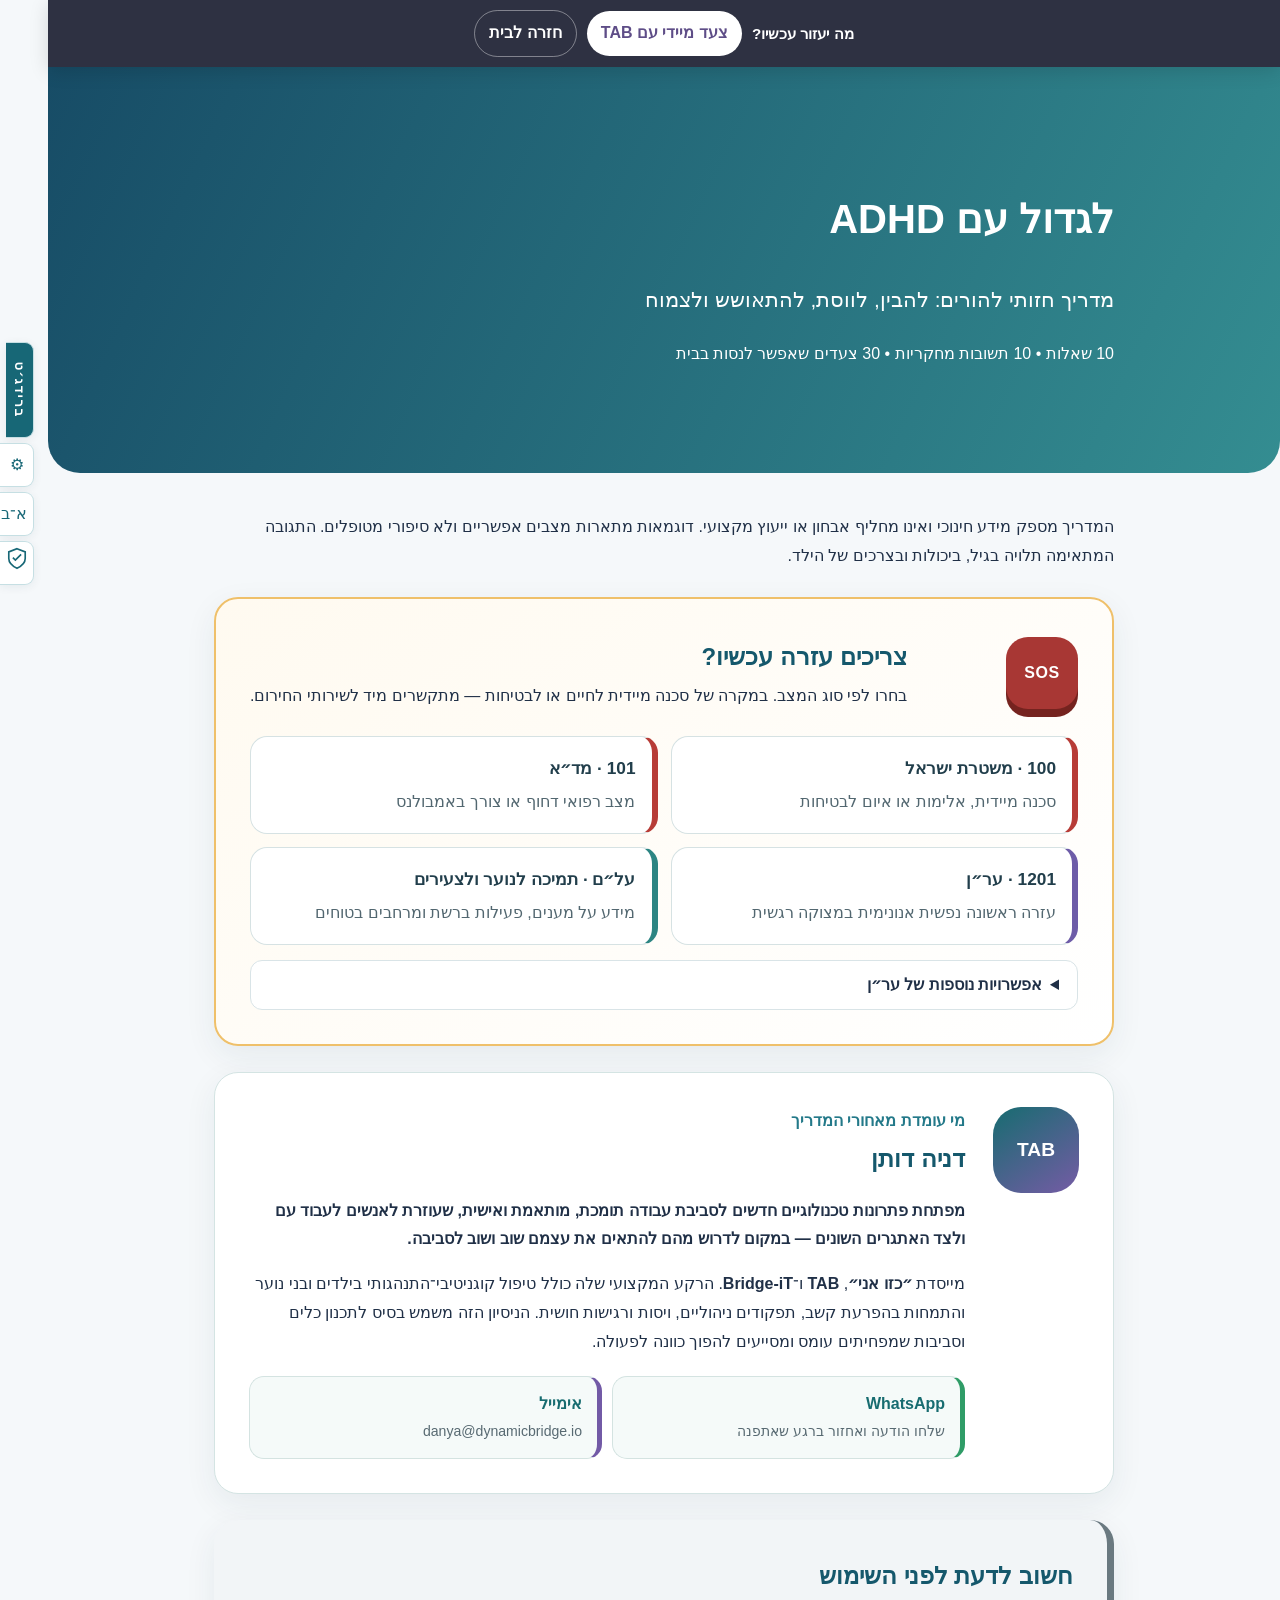
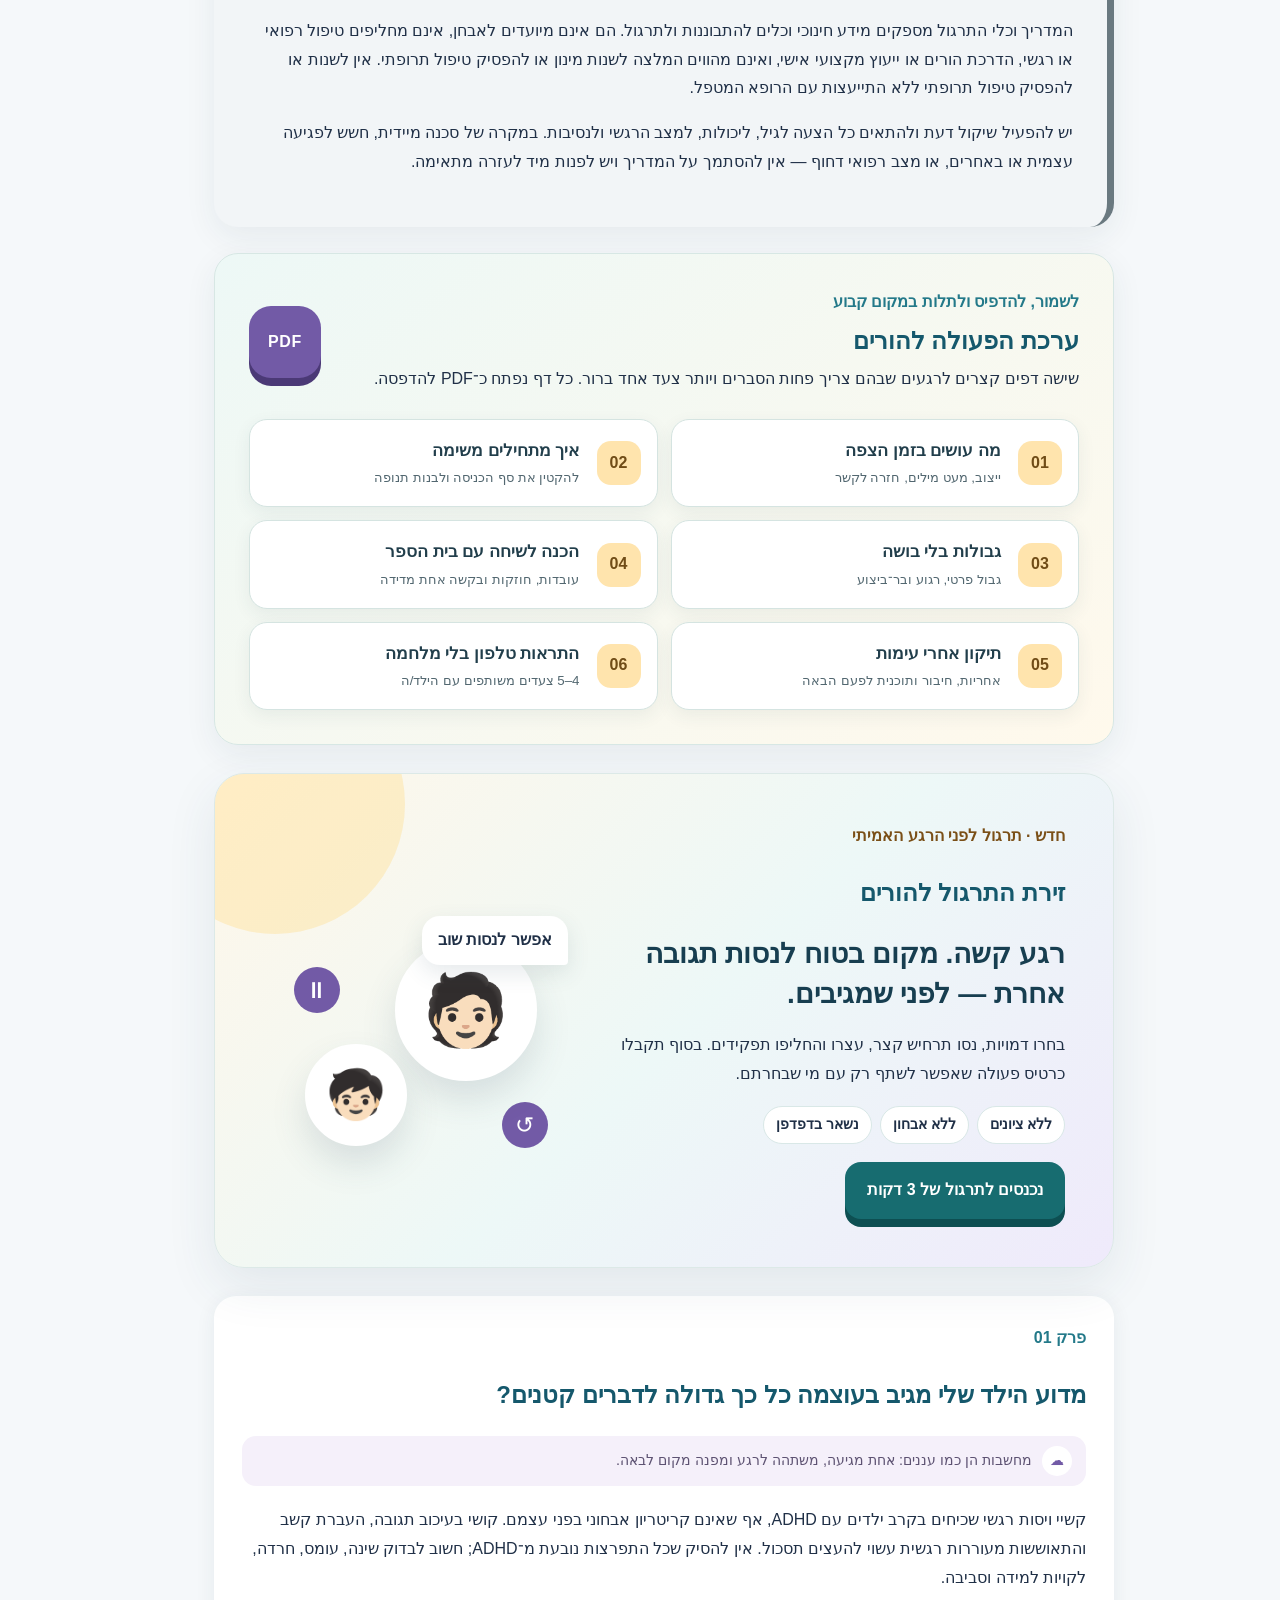
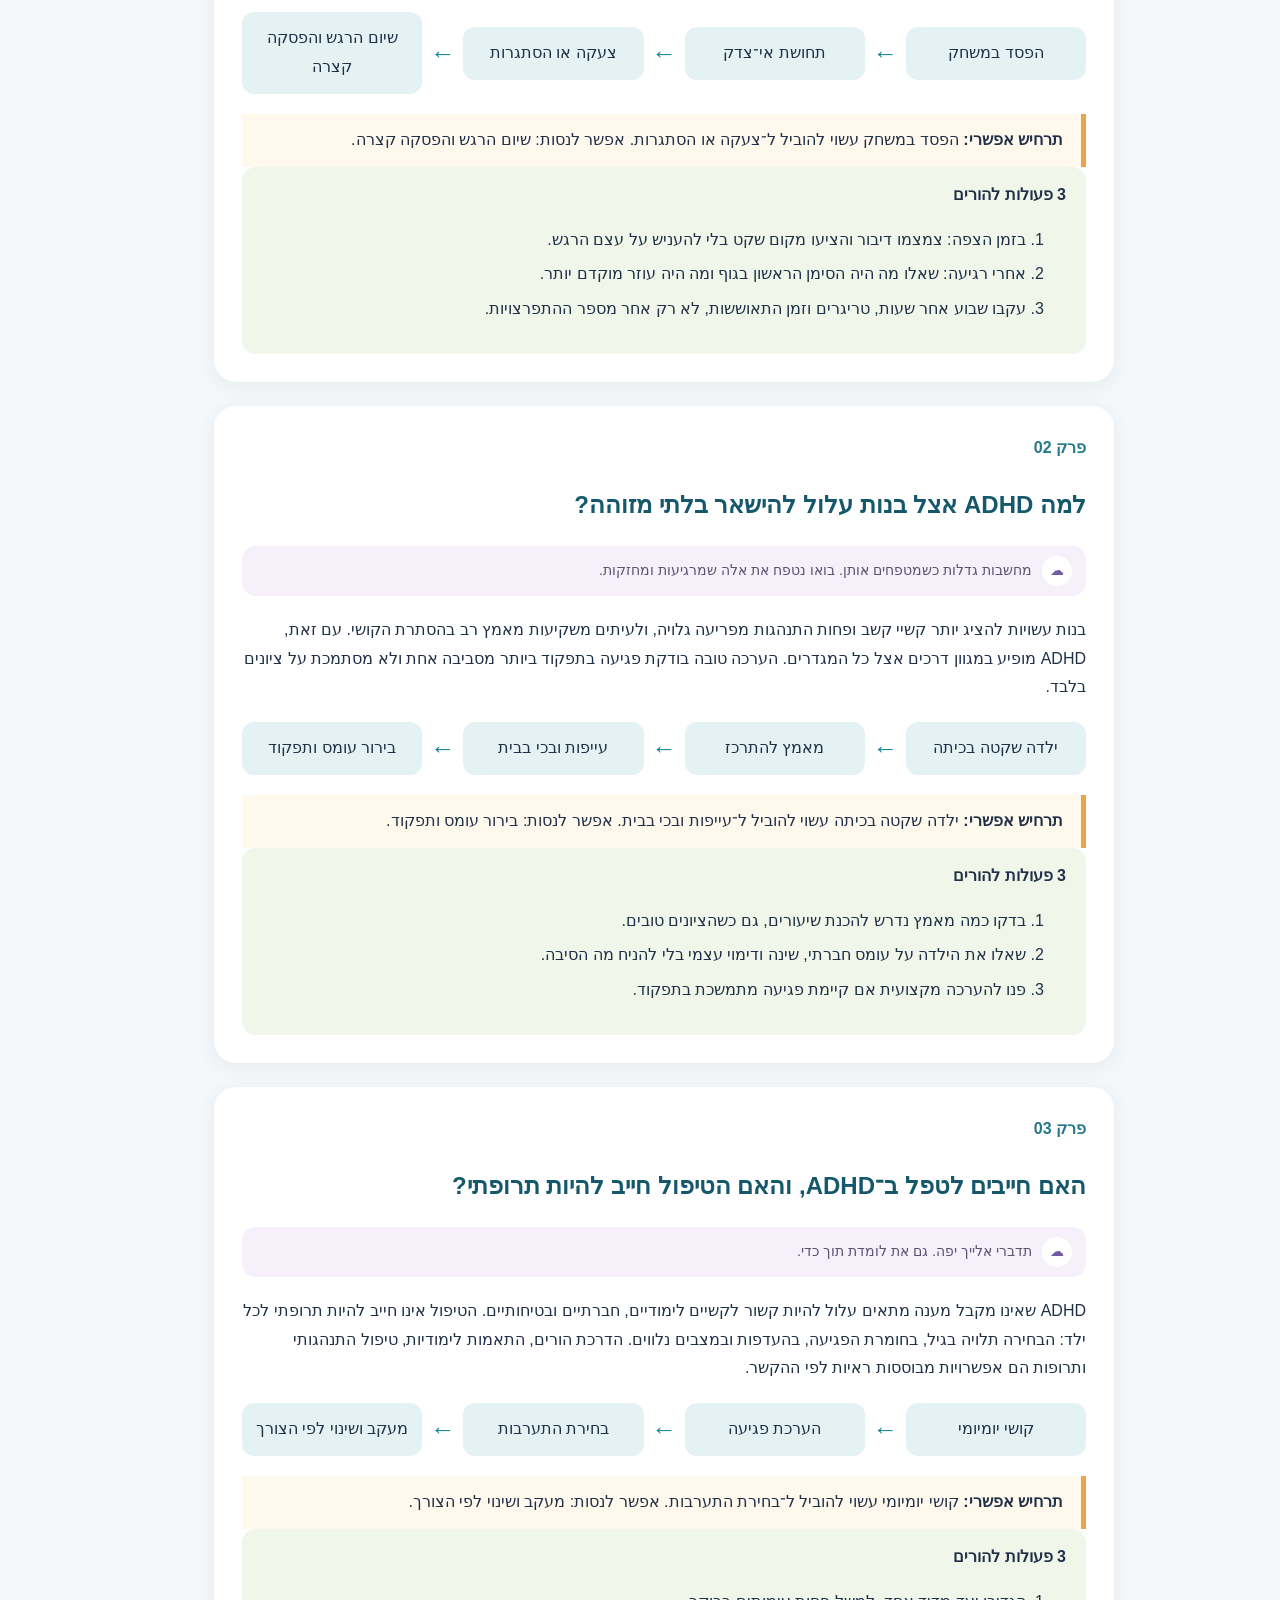
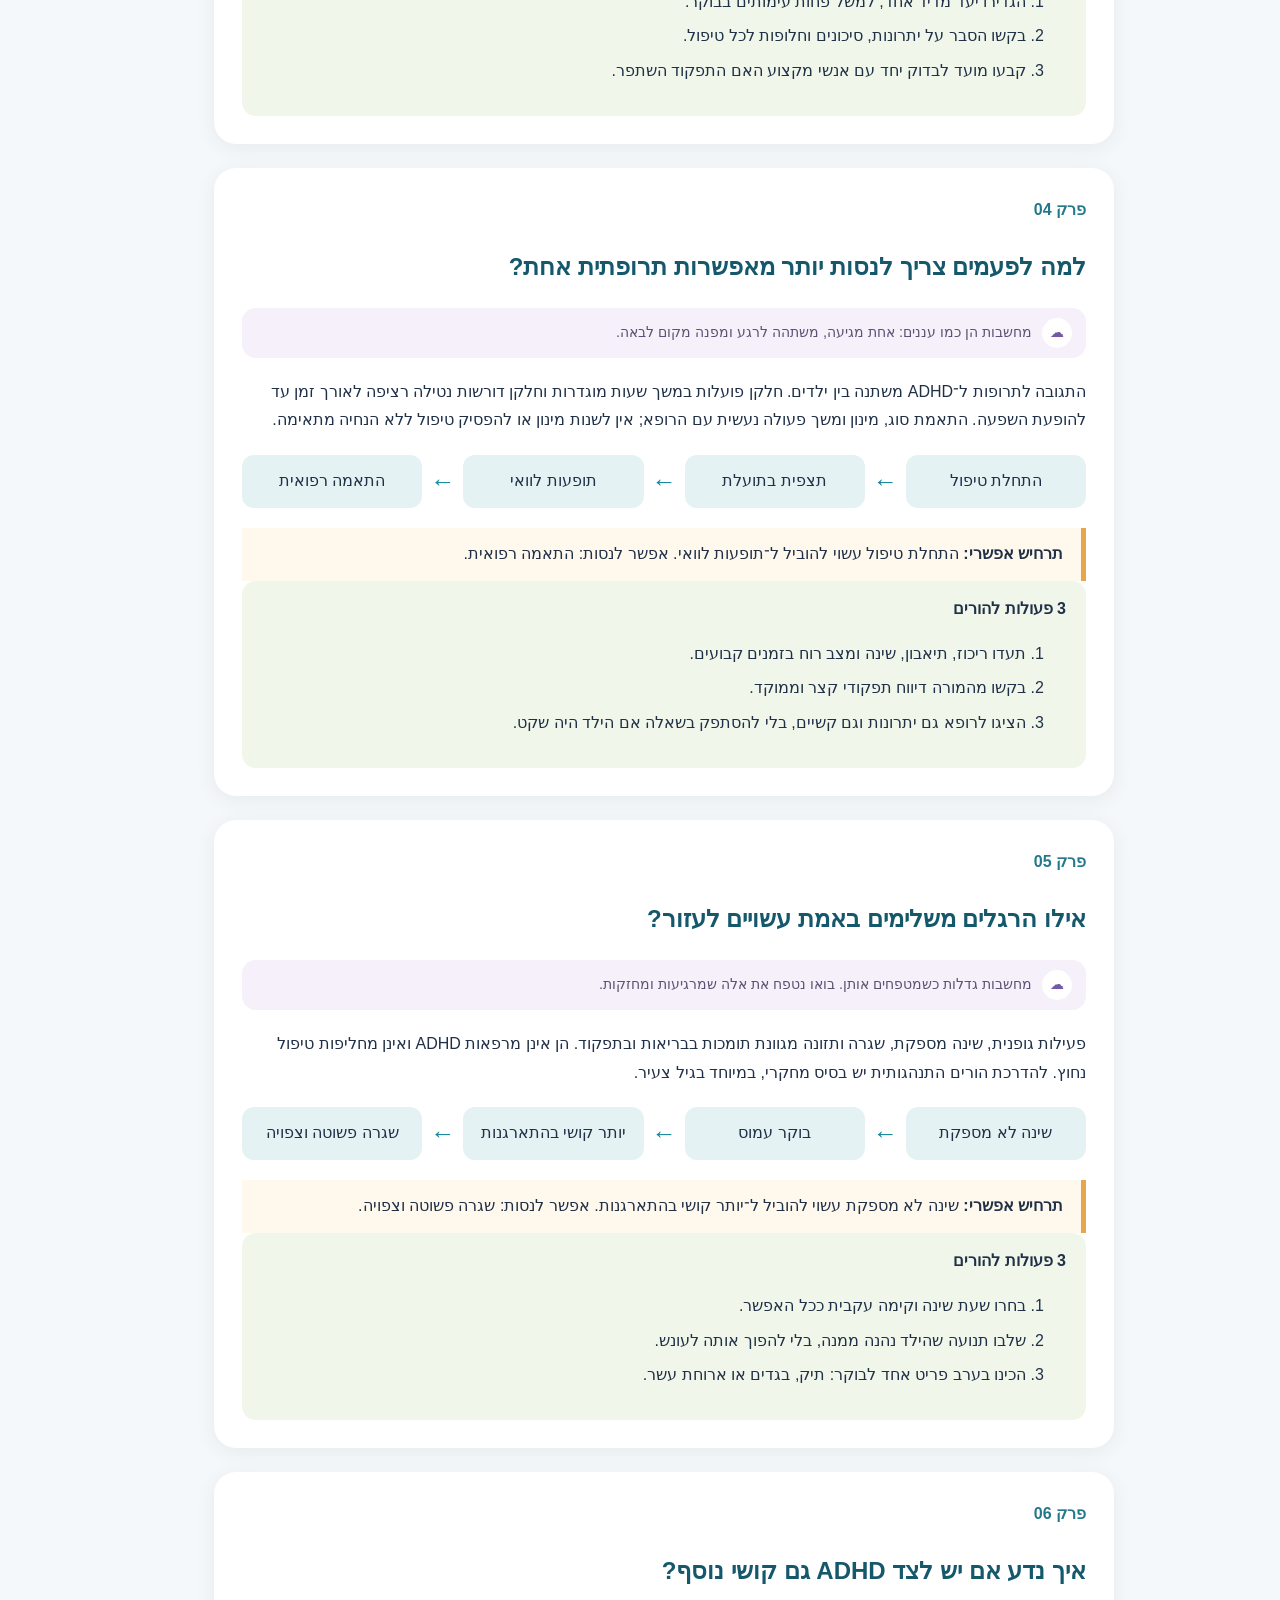
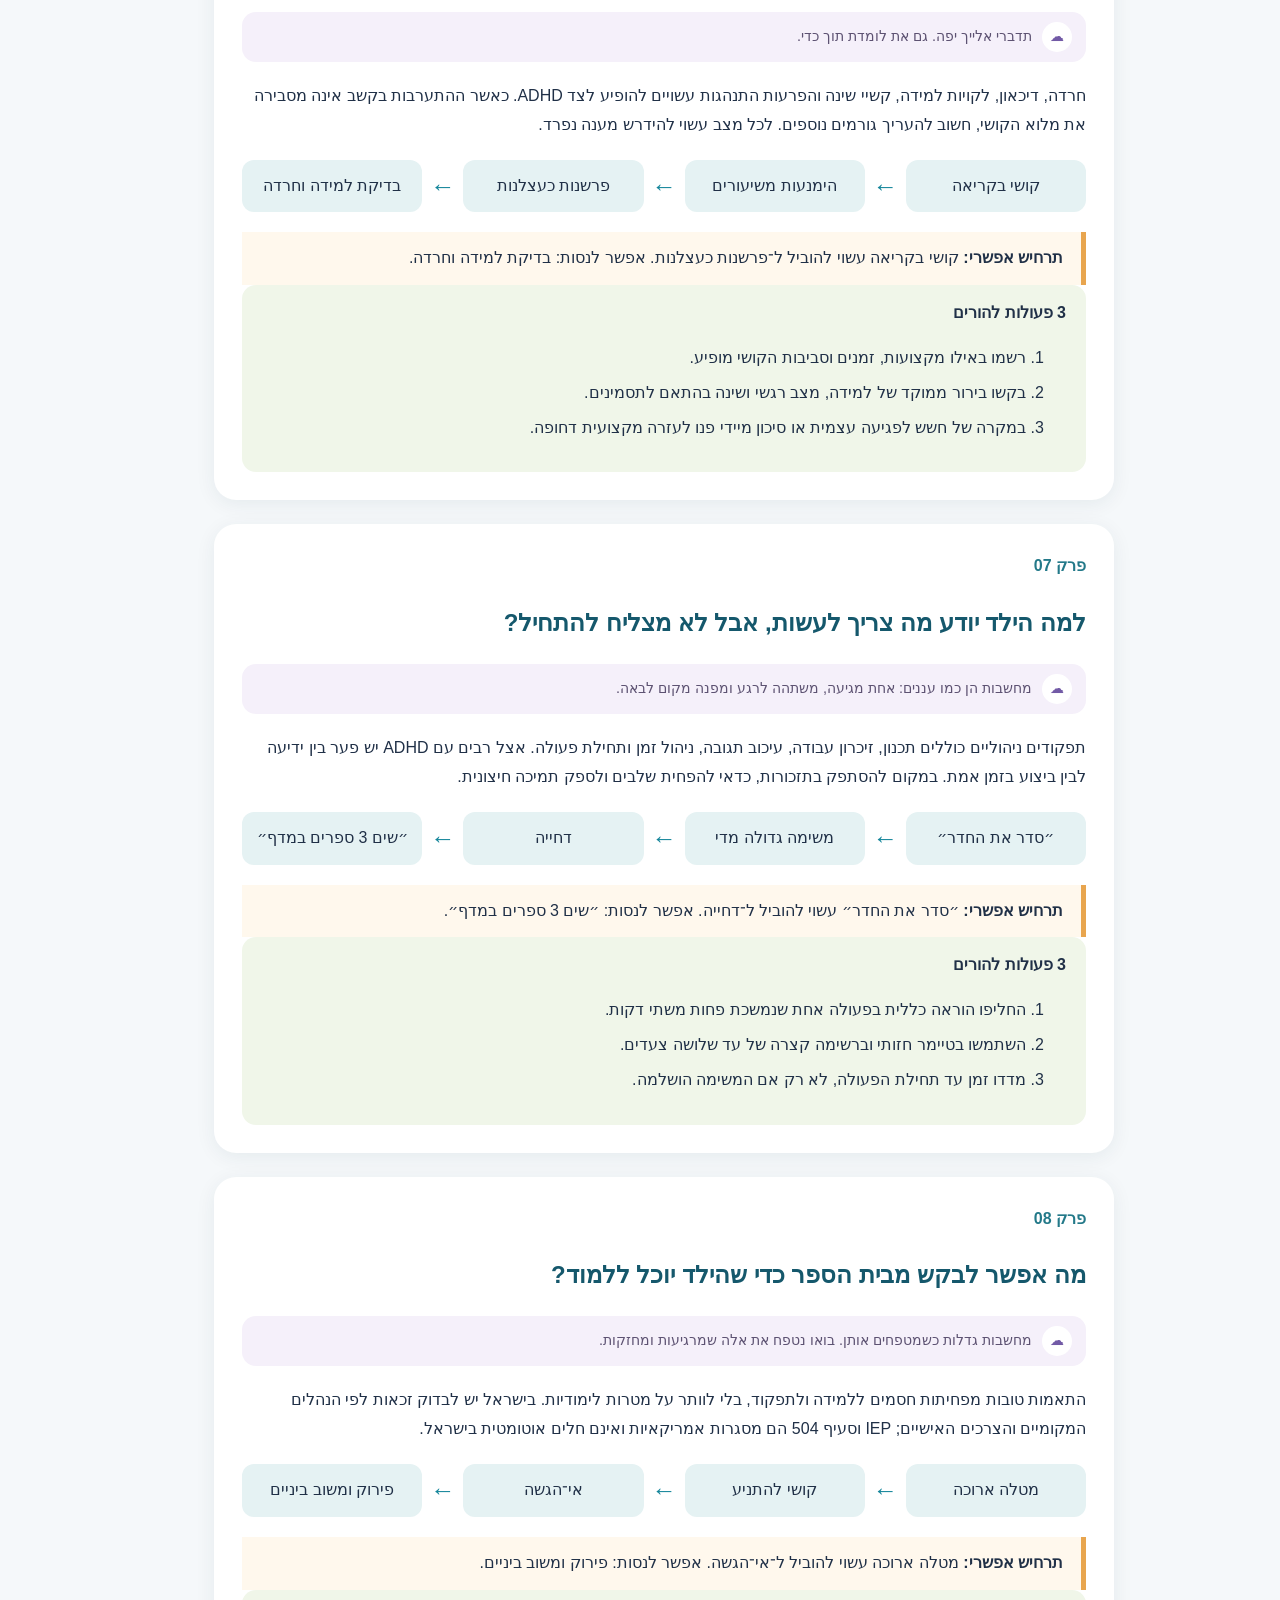
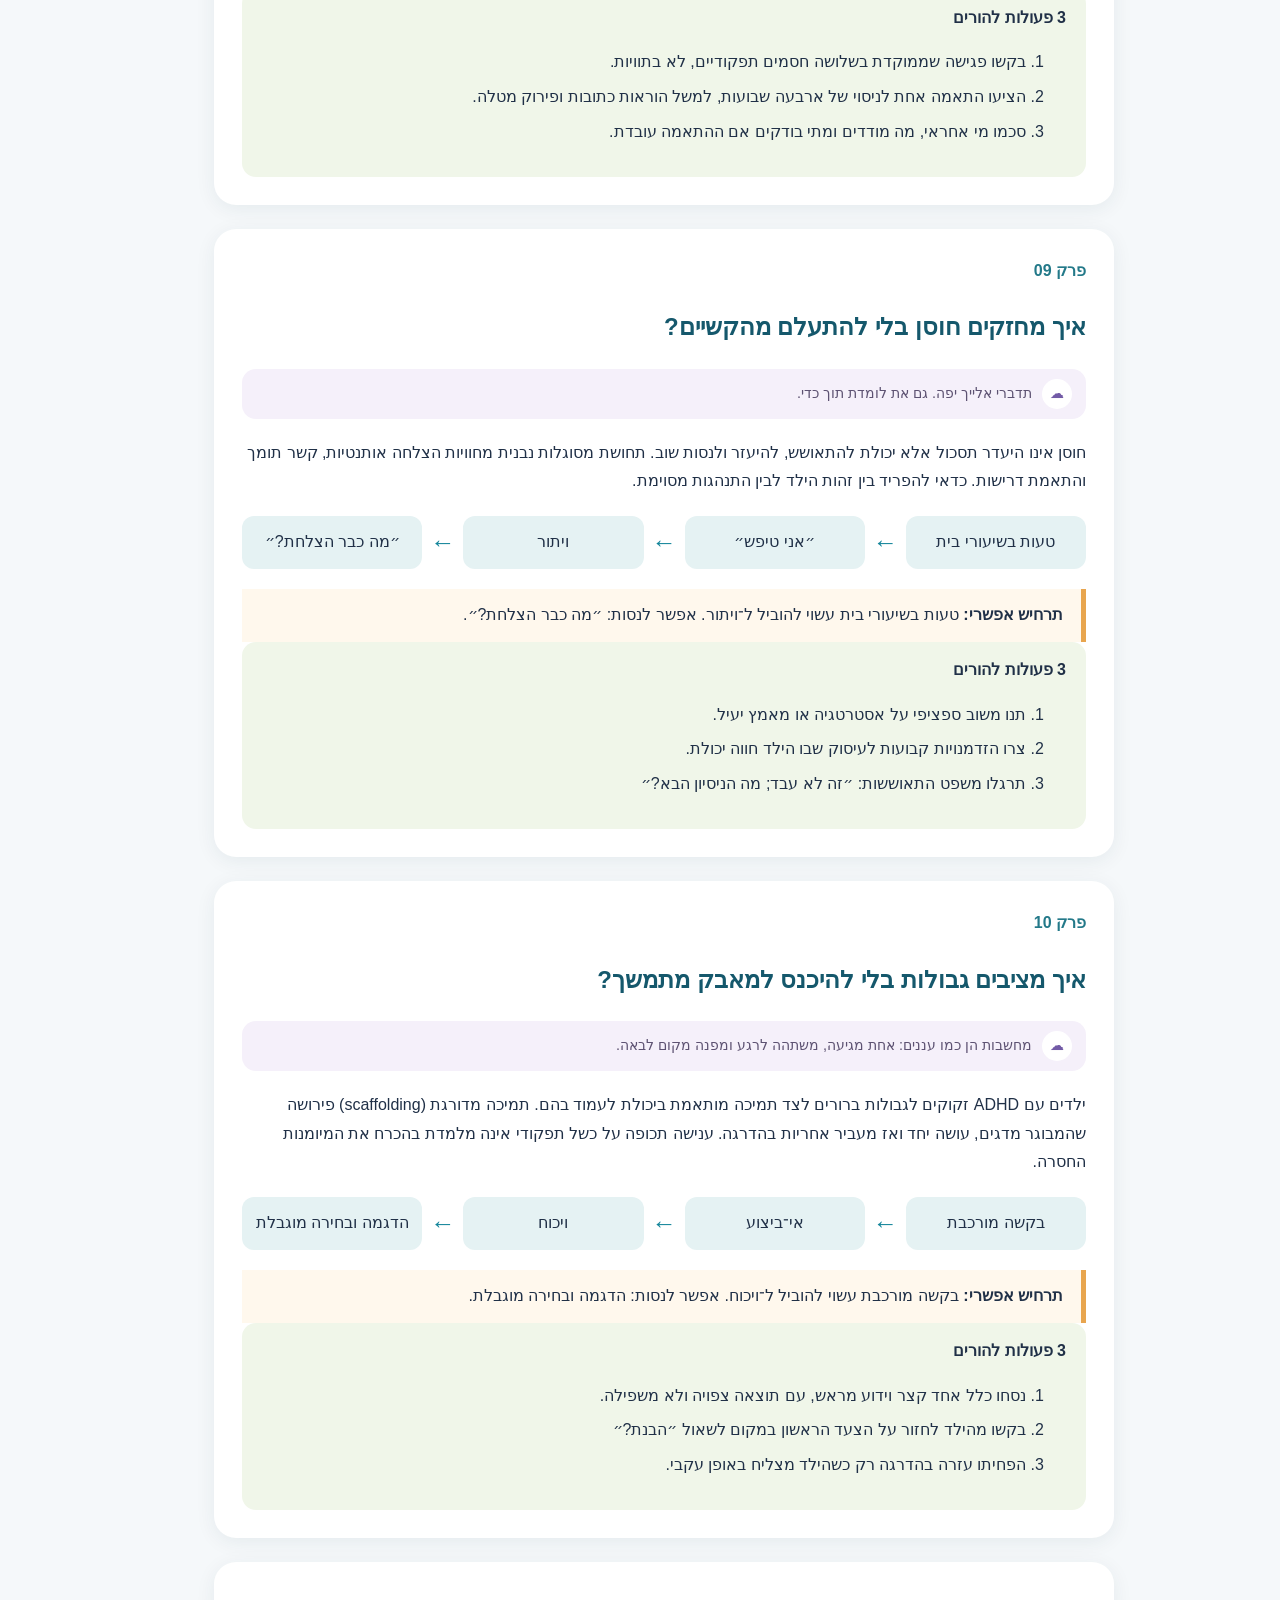
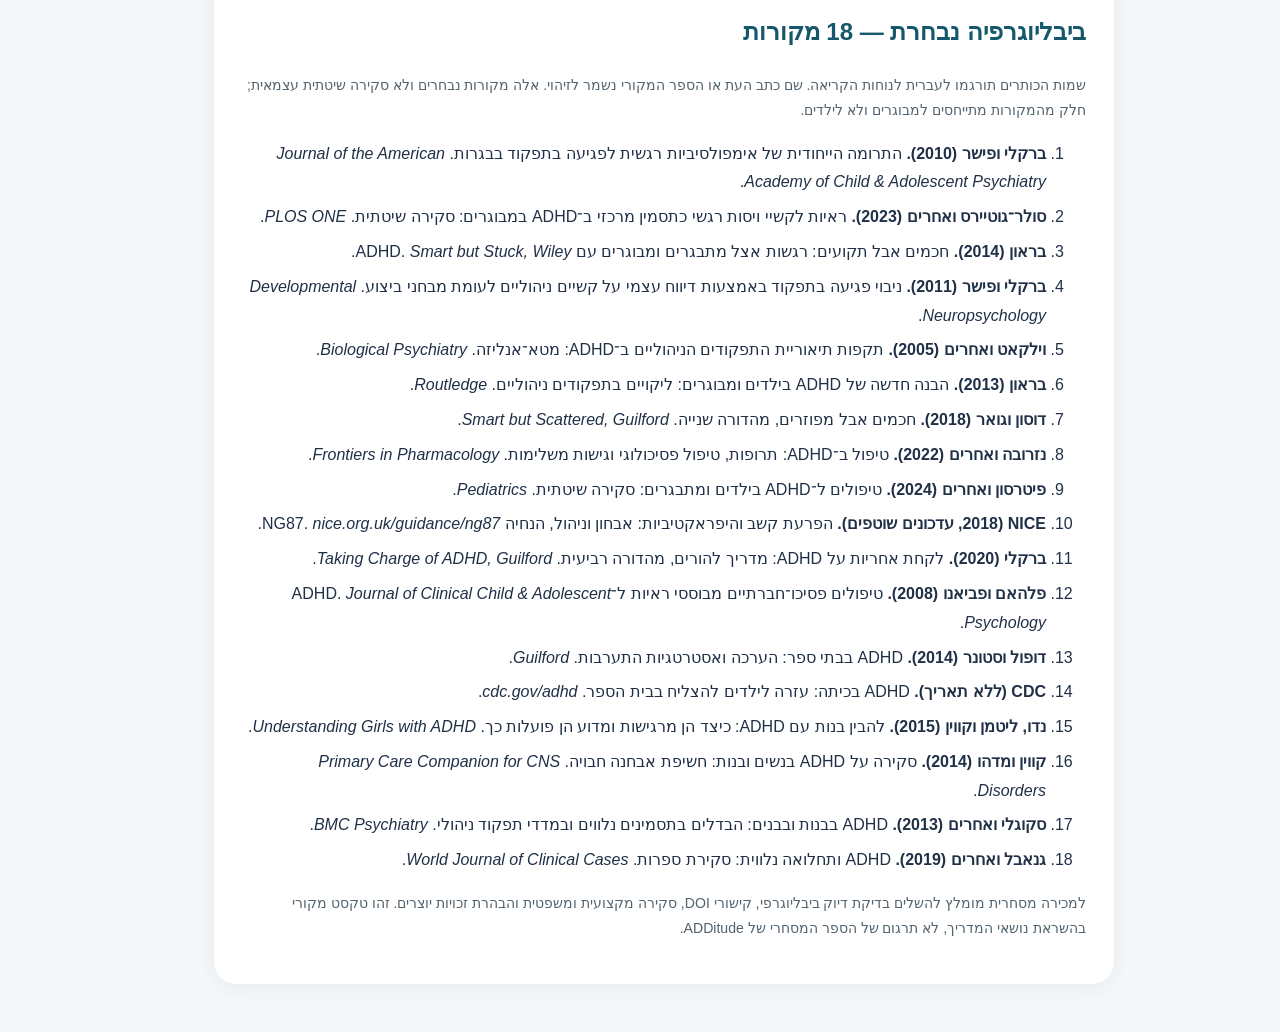
==== commit a4e28740: "Add consent-based pilot feedback and contextual Bridget guidance" ====
--- a/guide.html
+++ b/guide.html
@@ -72,28 +72,29 @@
 <div id="arena-modal" class="arena-modal" hidden>
   <div class="arena-shell" role="dialog" aria-modal="true" aria-labelledby="arena-title">
     <header class="arena-topbar">
-      <div><span class="arena-mini">TAB · זירת תרגול</span><h2 id="arena-title">מתחילים ברוגע</h2></div>
+      <div><span class="arena-mini">ברידג׳ט · זירת תרגול</span><h2 id="arena-title">מתחילים ברוגע</h2></div>
       <div class="arena-tools">
         <button id="arena-language" class="arena-icon" aria-label="Switch to English">EN</button>
-        <button id="arena-voice" class="arena-icon" aria-pressed="false" aria-label="הפעלת הקראה">🔇</button>
+        <button id="arena-voice" class="arena-icon" type="button" aria-pressed="false" aria-label="ניגון קריינות לשלב הנוכחי" aria-describedby="arena-audio-status">▶</button>
         <button id="arena-contrast" class="arena-icon" aria-pressed="false" aria-label="ניגודיות גבוהה">◐</button>
         <button id="arena-close" class="arena-icon" aria-label="סגירת זירת התרגול">×</button>
       </div>
     </header>
     <div class="arena-progress" aria-label="התקדמות"><span id="arena-progress-bar"></span></div>
     <div id="arena-stage" class="arena-stage" tabindex="-1"></div>
+    <p id="arena-audio-status" class="arena-audio-status" role="status" aria-live="polite"></p>
     <footer class="arena-footer"><span id="arena-privacy">הבחירות נשארות במכשיר הזה ולא נשלחות.</span><button id="arena-bouncer-link">בדיקת פרטיות</button></footer>
   </div>
 </div>
 <article id="c1"><div class="tag">פרק 01</div><h2>מדוע הילד שלי מגיב בעוצמה כל כך גדולה לדברים קטנים?</h2><p>קשיי ויסות רגשי שכיחים בקרב ילדים עם ADHD, אף שאינם קריטריון אבחוני בפני עצמם. קושי בעיכוב תגובה, העברת קשב והתאוששות מעוררות רגשית עשוי להעצים תסכול. אין להסיק שכל התפרצות נובעת מ־ADHD; חשוב לבדוק שינה, עומס, חרדה, לקויות למידה וסביבה.</p><div class="flow"><div class="node">הפסד במשחק</div><span class="arrow">←</span><div class="node">תחושת אי־צדק</div><span class="arrow">←</span><div class="node">צעקה או הסתגרות</div><span class="arrow">←</span><div class="node pulse">שיום הרגש והפסקה קצרה</div></div><div class="example"><b>תרחיש אפשרי:</b> הפסד במשחק עשוי להוביל ל־צעקה או הסתגרות. אפשר לנסות: שיום הרגש והפסקה קצרה.</div><div class="bonus"><b>3 פעולות להורים</b><ol><li>בזמן הצפה: צמצמו דיבור והציעו מקום שקט בלי להעניש על עצם הרגש.</li><li>אחרי רגיעה: שאלו מה היה הסימן הראשון בגוף ומה היה עוזר מוקדם יותר.</li><li>עקבו שבוע אחר שעות, טריגרים וזמן התאוששות, לא רק אחר מספר ההתפרצויות.</li></ol></div></article><article id="c2"><div class="tag">פרק 02</div><h2>למה ADHD אצל בנות עלול להישאר בלתי מזוהה?</h2><p>בנות עשויות להציג יותר קשיי קשב ופחות התנהגות מפריעה גלויה, ולעיתים משקיעות מאמץ רב בהסתרת הקושי. עם זאת, ADHD מופיע במגוון דרכים אצל כל המגדרים. הערכה טובה בודקת פגיעה בתפקוד ביותר מסביבה אחת ולא מסתמכת על ציונים בלבד.</p><div class="flow"><div class="node">ילדה שקטה בכיתה</div><span class="arrow">←</span><div class="node">מאמץ להתרכז</div><span class="arrow">←</span><div class="node">עייפות ובכי בבית</div><span class="arrow">←</span><div class="node pulse">בירור עומס ותפקוד</div></div><div class="example"><b>תרחיש אפשרי:</b> ילדה שקטה בכיתה עשוי להוביל ל־עייפות ובכי בבית. אפשר לנסות: בירור עומס ותפקוד.</div><div class="bonus"><b>3 פעולות להורים</b><ol><li>בדקו כמה מאמץ נדרש להכנת שיעורים, גם כשהציונים טובים.</li><li>שאלו את הילדה על עומס חברתי, שינה ודימוי עצמי בלי להניח מה הסיבה.</li><li>פנו להערכה מקצועית אם קיימת פגיעה מתמשכת בתפקוד.</li></ol></div></article><article id="c3"><div class="tag">פרק 03</div><h2>האם חייבים לטפל ב־ADHD, והאם הטיפול חייב להיות תרופתי?</h2><p>ADHD שאינו מקבל מענה מתאים עלול להיות קשור לקשיים לימודיים, חברתיים ובטיחותיים. הטיפול אינו חייב להיות תרופתי לכל ילד: הבחירה תלויה בגיל, בחומרת הפגיעה, בהעדפות ובמצבים נלווים. הדרכת הורים, התאמות לימודיות, טיפול התנהגותי ותרופות הם אפשרויות מבוססות ראיות לפי ההקשר.</p><div class="flow"><div class="node">קושי יומיומי</div><span class="arrow">←</span><div class="node">הערכת פגיעה</div><span class="arrow">←</span><div class="node">בחירת התערבות</div><span class="arrow">←</span><div class="node pulse">מעקב ושינוי לפי הצורך</div></div><div class="example"><b>תרחיש אפשרי:</b> קושי יומיומי עשוי להוביל ל־בחירת התערבות. אפשר לנסות: מעקב ושינוי לפי הצורך.</div><div class="bonus"><b>3 פעולות להורים</b><ol><li>הגדירו יעד מדיד אחד, למשל פחות עימותים בבוקר.</li><li>בקשו הסבר על יתרונות, סיכונים וחלופות לכל טיפול.</li><li>קבעו מועד לבדוק יחד עם אנשי מקצוע האם התפקוד השתפר.</li></ol></div></article><article id="c4"><div class="tag">פרק 04</div><h2>למה לפעמים צריך לנסות יותר מאפשרות תרופתית אחת?</h2><p>התגובה לתרופות ל־ADHD משתנה בין ילדים. חלקן פועלות במשך שעות מוגדרות וחלקן דורשות נטילה רציפה לאורך זמן עד להופעת השפעה. התאמת סוג, מינון ומשך פעולה נעשית עם הרופא; אין לשנות מינון או להפסיק טיפול ללא הנחיה מתאימה.</p><div class="flow"><div class="node">התחלת טיפול</div><span class="arrow">←</span><div class="node">תצפית בתועלת</div><span class="arrow">←</span><div class="node">תופעות לוואי</div><span class="arrow">←</span><div class="node pulse">התאמה רפואית</div></div><div class="example"><b>תרחיש אפשרי:</b> התחלת טיפול עשוי להוביל ל־תופעות לוואי. אפשר לנסות: התאמה רפואית.</div><div class="bonus"><b>3 פעולות להורים</b><ol><li>תעדו ריכוז, תיאבון, שינה ומצב רוח בזמנים קבועים.</li><li>בקשו מהמורה דיווח תפקודי קצר וממוקד.</li><li>הציגו לרופא גם יתרונות וגם קשיים, בלי להסתפק בשאלה אם הילד היה שקט.</li></ol></div></article><article id="c5"><div class="tag">פרק 05</div><h2>אילו הרגלים משלימים באמת עשויים לעזור?</h2><p>פעילות גופנית, שינה מספקת, שגרה ותזונה מגוונת תומכות בבריאות ובתפקוד. הן אינן מרפאות ADHD ואינן מחליפות טיפול נחוץ. להדרכת הורים התנהגותית יש בסיס מחקרי, במיוחד בגיל צעיר.</p><div class="flow"><div class="node">שינה לא מספקת</div><span class="arrow">←</span><div class="node">בוקר עמוס</div><span class="arrow">←</span><div class="node">יותר קושי בהתארגנות</div><span class="arrow">←</span><div class="node pulse">שגרה פשוטה וצפויה</div></div><div class="example"><b>תרחיש אפשרי:</b> שינה לא מספקת עשוי להוביל ל־יותר קושי בהתארגנות. אפשר לנסות: שגרה פשוטה וצפויה.</div><div class="bonus"><b>3 פעולות להורים</b><ol><li>בחרו שעת שינה וקימה עקבית ככל האפשר.</li><li>שלבו תנועה שהילד נהנה ממנה, בלי להפוך אותה לעונש.</li><li>הכינו בערב פריט אחד לבוקר: תיק, בגדים או ארוחת עשר.</li></ol></div></article><article id="c6"><div class="tag">פרק 06</div><h2>איך נדע אם יש לצד ADHD גם קושי נוסף?</h2><p>חרדה, דיכאון, לקויות למידה, קשיי שינה והפרעות התנהגות עשויים להופיע לצד ADHD. כאשר ההתערבות בקשב אינה מסבירה את מלוא הקושי, חשוב להעריך גורמים נוספים. לכל מצב עשוי להידרש מענה נפרד.</p><div class="flow"><div class="node">קושי בקריאה</div><span class="arrow">←</span><div class="node">הימנעות משיעורים</div><span class="arrow">←</span><div class="node">פרשנות כעצלנות</div><span class="arrow">←</span><div class="node pulse">בדיקת למידה וחרדה</div></div><div class="example"><b>תרחיש אפשרי:</b> קושי בקריאה עשוי להוביל ל־פרשנות כעצלנות. אפשר לנסות: בדיקת למידה וחרדה.</div><div class="bonus"><b>3 פעולות להורים</b><ol><li>רשמו באילו מקצועות, זמנים וסביבות הקושי מופיע.</li><li>בקשו בירור ממוקד של למידה, מצב רגשי ושינה בהתאם לתסמינים.</li><li>במקרה של חשש לפגיעה עצמית או סיכון מיידי פנו לעזרה מקצועית דחופה.</li></ol></div></article><article id="c7"><div class="tag">פרק 07</div><h2>למה הילד יודע מה צריך לעשות, אבל לא מצליח להתחיל?</h2><p>תפקודים ניהוליים כוללים תכנון, זיכרון עבודה, עיכוב תגובה, ניהול זמן ותחילת פעולה. אצל רבים עם ADHD יש פער בין ידיעה לבין ביצוע בזמן אמת. במקום להסתפק בתזכורות, כדאי להפחית שלבים ולספק תמיכה חיצונית.</p><div class="flow"><div class="node">״סדר את החדר״</div><span class="arrow">←</span><div class="node">משימה גדולה מדי</div><span class="arrow">←</span><div class="node">דחייה</div><span class="arrow">←</span><div class="node pulse">״שים 3 ספרים במדף״</div></div><div class="example"><b>תרחיש אפשרי:</b> ״סדר את החדר״ עשוי להוביל ל־דחייה. אפשר לנסות: ״שים 3 ספרים במדף״.</div><div class="bonus"><b>3 פעולות להורים</b><ol><li>החליפו הוראה כללית בפעולה אחת שנמשכת פחות משתי דקות.</li><li>השתמשו בטיימר חזותי וברשימה קצרה של עד שלושה צעדים.</li><li>מדדו זמן עד תחילת הפעולה, לא רק אם המשימה הושלמה.</li></ol></div></article><article id="c8"><div class="tag">פרק 08</div><h2>מה אפשר לבקש מבית הספר כדי שהילד יוכל ללמוד?</h2><p>התאמות טובות מפחיתות חסמים ללמידה ולתפקוד, בלי לוותר על מטרות לימודיות. בישראל יש לבדוק זכאות לפי הנהלים המקומיים והצרכים האישיים; IEP וסעיף 504 הם מסגרות אמריקאיות ואינם חלים אוטומטית בישראל.</p><div class="flow"><div class="node">מטלה ארוכה</div><span class="arrow">←</span><div class="node">קושי להתניע</div><span class="arrow">←</span><div class="node">אי־הגשה</div><span class="arrow">←</span><div class="node pulse">פירוק ומשוב ביניים</div></div><div class="example"><b>תרחיש אפשרי:</b> מטלה ארוכה עשוי להוביל ל־אי־הגשה. אפשר לנסות: פירוק ומשוב ביניים.</div><div class="bonus"><b>3 פעולות להורים</b><ol><li>בקשו פגישה שממוקדת בשלושה חסמים תפקודיים, לא בתוויות.</li><li>הציעו התאמה אחת לניסוי של ארבעה שבועות, למשל הוראות כתובות ופירוק מטלה.</li><li>סכמו מי אחראי, מה מודדים ומתי בודקים אם ההתאמה עובדת.</li></ol></div></article><article id="c9"><div class="tag">פרק 09</div><h2>איך מחזקים חוסן בלי להתעלם מהקשיים?</h2><p>חוסן אינו היעדר תסכול אלא יכולת להתאושש, להיעזר ולנסות שוב. תחושת מסוגלות נבנית מחוויות הצלחה אותנטיות, קשר תומך והתאמת דרישות. כדאי להפריד בין זהות הילד לבין התנהגות מסוימת.</p><div class="flow"><div class="node">טעות בשיעורי בית</div><span class="arrow">←</span><div class="node">״אני טיפש״</div><span class="arrow">←</span><div class="node">ויתור</div><span class="arrow">←</span><div class="node pulse">״מה כבר הצלחת?״</div></div><div class="example"><b>תרחיש אפשרי:</b> טעות בשיעורי בית עשוי להוביל ל־ויתור. אפשר לנסות: ״מה כבר הצלחת?״.</div><div class="bonus"><b>3 פעולות להורים</b><ol><li>תנו משוב ספציפי על אסטרטגיה או מאמץ יעיל.</li><li>צרו הזדמנויות קבועות לעיסוק שבו הילד חווה יכולת.</li><li>תרגלו משפט התאוששות: ״זה לא עבד; מה הניסיון הבא?״</li></ol></div></article><article id="c10"><div class="tag">פרק 10</div><h2>איך מציבים גבולות בלי להיכנס למאבק מתמשך?</h2><p>ילדים עם ADHD זקוקים לגבולות ברורים לצד תמיכה מותאמת ביכולת לעמוד בהם. תמיכה מדורגת (scaffolding) פירושה שהמבוגר מדגים, עושה יחד ואז מעביר אחריות בהדרגה. ענישה תכופה על כשל תפקודי אינה מלמדת בהכרח את המיומנות החסרה.</p><div class="flow"><div class="node">בקשה מורכבת</div><span class="arrow">←</span><div class="node">אי־ביצוע</div><span class="arrow">←</span><div class="node">ויכוח</div><span class="arrow">←</span><div class="node pulse">הדגמה ובחירה מוגבלת</div></div><div class="example"><b>תרחיש אפשרי:</b> בקשה מורכבת עשוי להוביל ל־ויכוח. אפשר לנסות: הדגמה ובחירה מוגבלת.</div><div class="bonus"><b>3 פעולות להורים</b><ol><li>נסחו כלל אחד קצר וידוע מראש, עם תוצאה צפויה ולא משפילה.</li><li>בקשו מהילד לחזור על הצעד הראשון במקום לשאול ״הבנת?״</li><li>הפחיתו עזרה בהדרגה רק כשהילד מצליח באופן עקבי.</li></ol></div></article><article><h2>ביבליוגרפיה נבחרת — 18 מקורות</h2><p class="small">שמות הכותרים תורגמו לעברית לנוחות הקריאה. שם כתב העת או הספר המקורי נשמר לזיהוי. אלה מקורות נבחרים ולא סקירה שיטתית עצמאית; חלק מהמקורות מתייחסים למבוגרים ולא לילדים.</p><ol><li><b>ברקלי ופישר (2010).</b> התרומה הייחודית של אימפולסיביות רגשית לפגיעה בתפקוד בבגרות. <i>Journal of the American Academy of Child &amp; Adolescent Psychiatry</i>.</li><li><b>סולר־גוטיירס ואחרים (2023).</b> ראיות לקשיי ויסות רגשי כתסמין מרכזי ב־ADHD במבוגרים: סקירה שיטתית. <i>PLOS ONE</i>.</li><li><b>בראון (2014).</b> חכמים אבל תקועים: רגשות אצל מתבגרים ומבוגרים עם ADHD. <i>Smart but Stuck, Wiley</i>.</li><li><b>ברקלי ופישר (2011).</b> ניבוי פגיעה בתפקוד באמצעות דיווח עצמי על קשיים ניהוליים לעומת מבחני ביצוע. <i>Developmental Neuropsychology</i>.</li><li><b>וילקאט ואחרים (2005).</b> תקפות תיאוריית התפקודים הניהוליים ב־ADHD: מטא־אנליזה. <i>Biological Psychiatry</i>.</li><li><b>בראון (2013).</b> הבנה חדשה של ADHD בילדים ומבוגרים: ליקויים בתפקודים ניהוליים. <i>Routledge</i>.</li><li><b>דוסון וגואר (2018).</b> חכמים אבל מפוזרים, מהדורה שנייה. <i>Smart but Scattered, Guilford</i>.</li><li><b>נזרובה ואחרים (2022).</b> טיפול ב־ADHD: תרופות, טיפול פסיכולוגי וגישות משלימות. <i>Frontiers in Pharmacology</i>.</li><li><b>פיטרסון ואחרים (2024).</b> טיפולים ל־ADHD בילדים ומתבגרים: סקירה שיטתית. <i>Pediatrics</i>.</li><li><b>NICE (2018, עדכונים שוטפים).</b> הפרעת קשב והיפראקטיביות: אבחון וניהול, הנחיה NG87. <i>nice.org.uk/guidance/ng87</i>.</li><li><b>ברקלי (2020).</b> לקחת אחריות על ADHD: מדריך להורים, מהדורה רביעית. <i>Taking Charge of ADHD, Guilford</i>.</li><li><b>פלהאם ופביאנו (2008).</b> טיפולים פסיכו־חברתיים מבוססי ראיות ל־ADHD. <i>Journal of Clinical Child &amp; Adolescent Psychology</i>.</li><li><b>דופול וסטונר (2014).</b> ADHD בבתי ספר: הערכה ואסטרטגיות התערבות. <i>Guilford</i>.</li><li><b>CDC (ללא תאריך).</b> ADHD בכיתה: עזרה לילדים להצליח בבית הספר. <i>cdc.gov/adhd</i>.</li><li><b>נדו, ליטמן וקווין (2015).</b> להבין בנות עם ADHD: כיצד הן מרגישות ומדוע הן פועלות כך. <i>Understanding Girls with ADHD</i>.</li><li><b>קווין ומדהו (2014).</b> סקירה על ADHD בנשים ובנות: חשיפת אבחנה חבויה. <i>Primary Care Companion for CNS Disorders</i>.</li><li><b>סקוגלי ואחרים (2013).</b> ADHD בבנות ובבנים: הבדלים בתסמינים נלווים ובמדדי תפקוד ניהולי. <i>BMC Psychiatry</i>.</li><li><b>גנאבל ואחרים (2019).</b> ADHD ותחלואה נלווית: סקירת ספרות. <i>World Journal of Clinical Cases</i>.</li></ol><p class="small">למכירה מסחרית מומלץ להשלים בדיקת דיוק ביבליוגרפי, קישורי DOI, סקירה מקצועית ומשפטית והבהרת זכויות יוצרים. זהו טקסט מקורי בהשראת נושאי המדריך, לא תרגום של הספר המסחרי של ADDitude.</p></article></main>
 <nav id="tab-dock" aria-label="כלי עזרה למדריך">
-  <button id="tab-toggle" aria-label="פתיחת TAB, עוזר המדריך" aria-controls="tab-panel" aria-expanded="true">TAB</button>
+  <button id="tab-toggle" aria-label="פתיחת ברידג׳ט, מלוות המדריך" aria-controls="tab-panel" aria-expanded="true">ברידג׳ט</button>
   <button id="tab-settings" aria-label="הגדרות" title="הגדרות" aria-controls="tab-panel" aria-expanded="false">⚙</button>
   <button id="tab-glossary" aria-label="מילון מושגים" title="מילון מושגים" aria-controls="tab-panel" aria-expanded="false">א־ב</button>
   <button id="tab-bouncer" aria-label="Bridge-iT Bouncer · פרטיות ובקרה" title="Bridge-iT Bouncer · פרטיות ובקרה" aria-controls="tab-panel" aria-expanded="false"><svg aria-hidden="true" width="20" height="23" viewBox="0 0 24 28" fill="none"><path d="M12 2 22 6v8c0 6-6 10-10 12C8 24 2 20 2 14V6l10-4Z" stroke="currentColor" stroke-width="2"/><path d="m7 13 3 3 7-7" stroke="currentColor" stroke-width="2"/></svg></button>
 </nav>
 <aside id="tab-panel" role="region" aria-labelledby="tab-title" dir="rtl">
-  <div class="tab-head"><h2 id="tab-title">TAB · כאן לצדכם</h2><button id="tab-close" aria-label="צמצום ללשונית צד">×</button></div>
+  <div class="tab-head"><h2 id="tab-title">ברידג׳ט · כאן לצדכם</h2><button id="tab-close" aria-label="צמצום ללשונית צד">×</button></div>
   <div id="tab-content"></div>
 </aside>
 <button id="tab-hint" hidden dir="rtl" aria-label="פתיחת עזרה בפרק הנוכחי"></button>
--- a/guide.css
+++ b/guide.css
@@ -22,3 +22,10 @@
 .guide-subtitle{font-size:1.3rem}
 /* Keep editable action text within narrow screens. */
 #arena-phrase{box-sizing:border-box;max-width:100%}
+
+/* Optional narration status; visible without blocking the exercise. */
+.arena-audio-status{min-height:1.4em;margin:0;padding:0 24px;color:#345466;font-size:.88rem}
+.arena-icon:focus-visible{outline:3px solid #725aa6;outline-offset:3px}
+@media(max-width:680px){.arena-audio-status{padding:0 14px}.arena-tools{flex-wrap:wrap;justify-content:flex-end}}
+
+.guide-bridget{object-fit:cover;border-radius:12px;float:inline-end;margin-inline-start:10px;animation:guide-bridget-arrive .7s ease-out 1}@keyframes guide-bridget-arrive{from{opacity:.5;transform:translateY(6px)}to{opacity:1;transform:translateY(0)}}@media(prefers-reduced-motion:reduce){.guide-bridget{animation:none}}.tab-calm .guide-bridget{animation:none}
